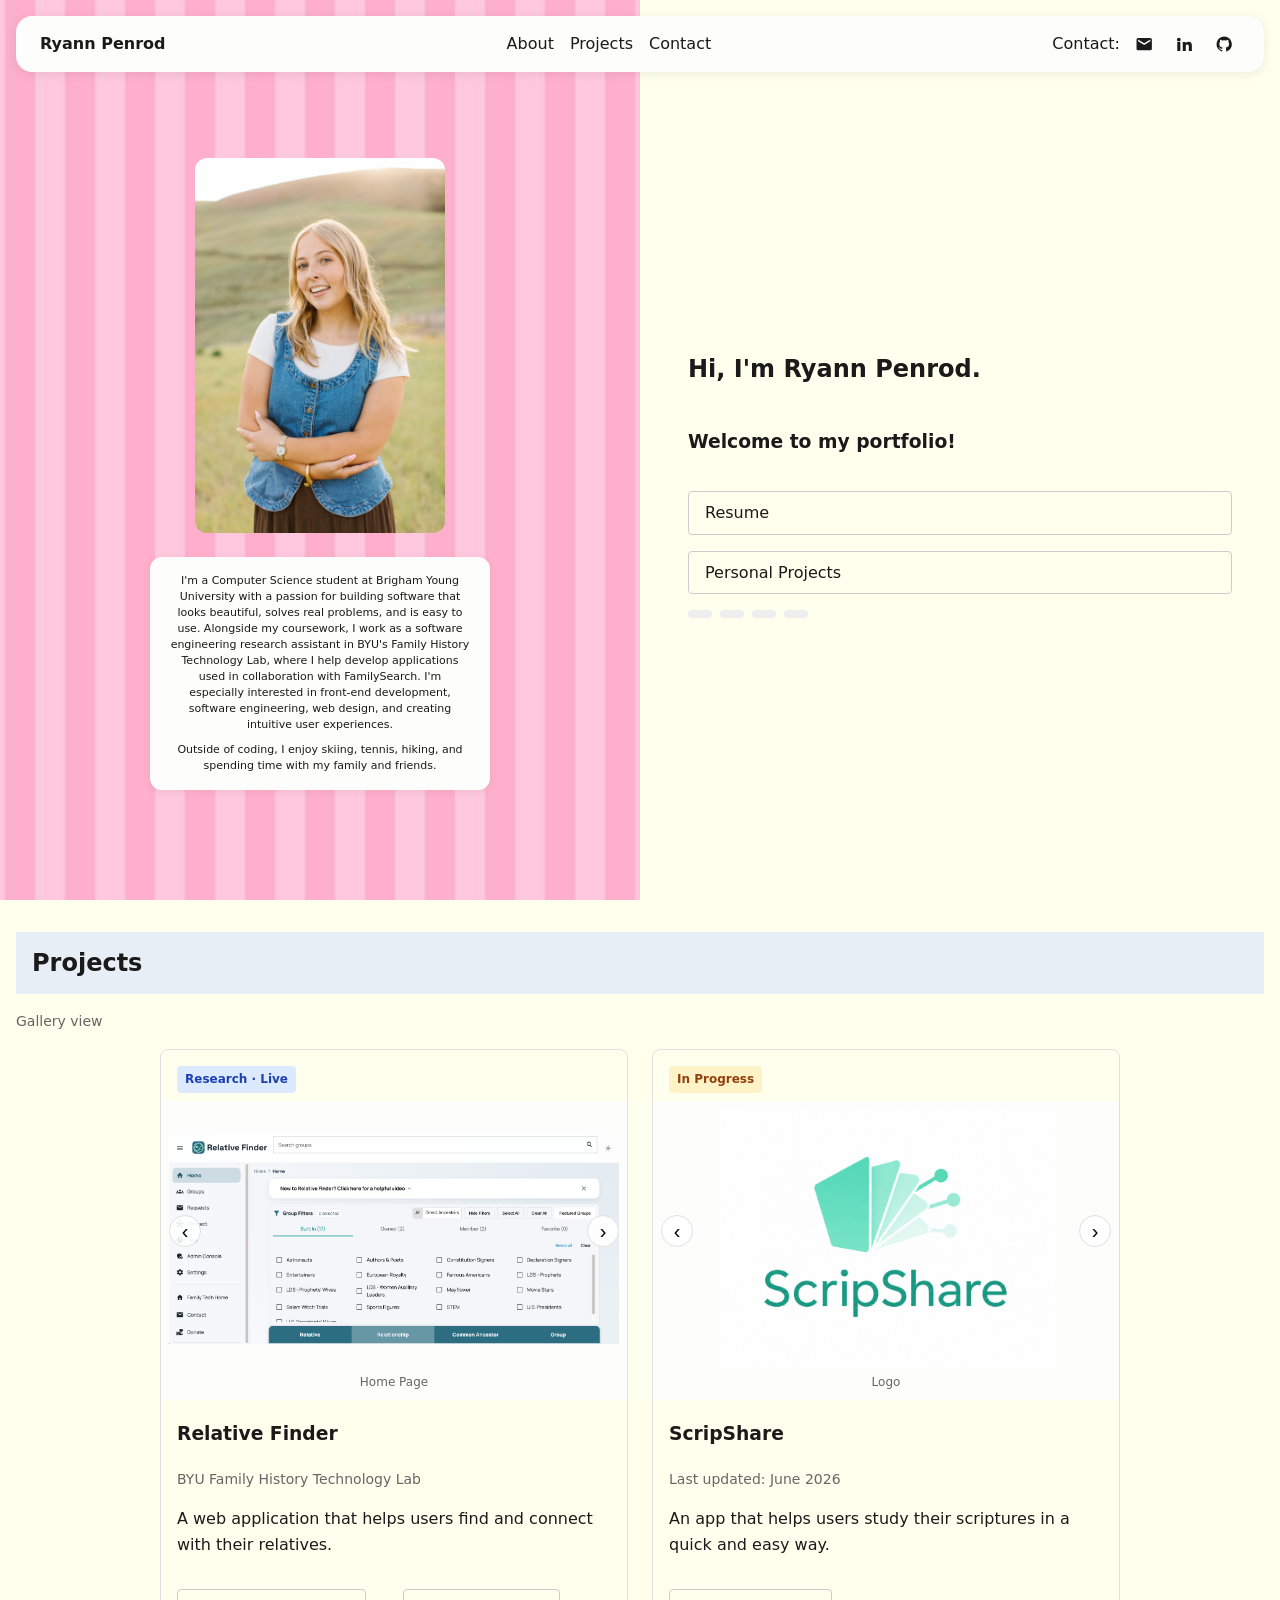
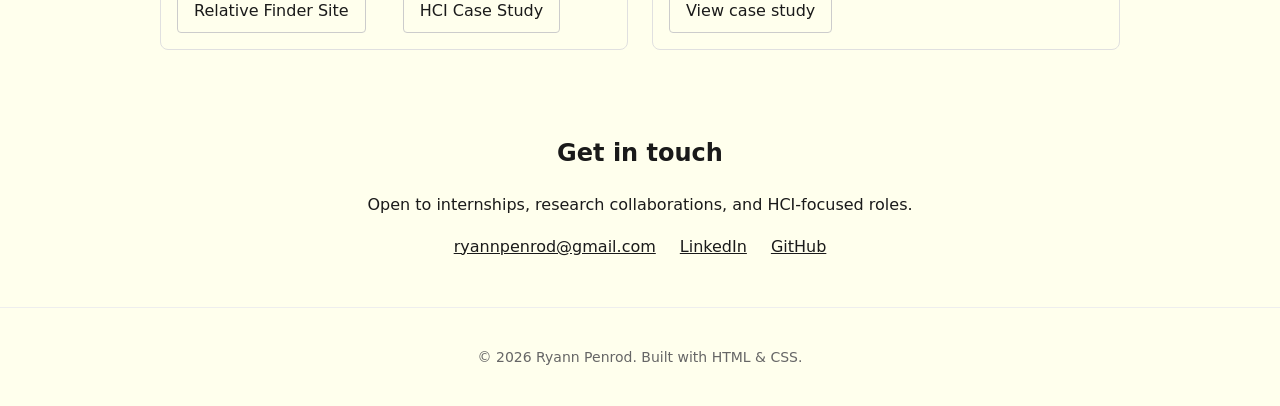
==== index.html @ 585ecda7 "Update resume" ====
<!DOCTYPE html>
<html lang="en">
<head>
  <meta charset="UTF-8">
  <meta name="viewport" content="width=device-width, initial-scale=1.0">
  <meta name="description" content="Ryann Penrod">
  <title>Ryann Penrod</title>
  <link rel="icon" href="assets/images/favicon.png" type="image/png">
  <link rel="stylesheet" href="css/styles.css?v=4">
</head>
<body>
  <a class="skip-link" href="#main">Skip to main content</a>

  <header class="site-header">
    <nav class="site-nav" aria-label="Main navigation">
      <a class="nav-logo" href="#hero">Ryann Penrod</a>
      <ul class="nav-links">
        <li><a href="#about">About</a></li>
        <li><a href="#projects">Projects</a></li>
        <li><a href="#contact">Contact</a></li>
      </ul>
      <div class="nav-contact">
        <span class="nav-contact-label">Contact:</span>
        <a class="icon-link" href="mailto:ryannpenrod@gmail.com" aria-label="Email Ryann Penrod" title="Email">
          <svg width="20" height="20" viewBox="0 0 24 24" fill="currentColor" aria-hidden="true" focusable="false">
            <path d="M20 4H4a2 2 0 0 0-2 2v12a2 2 0 0 0 2 2h16a2 2 0 0 0 2-2V6a2 2 0 0 0-2-2Zm0 4.2-8 4.8-8-4.8V6l8 4.8L20 6Z"/>
          </svg>
        </a>
        <a class="icon-link" href="https://www.linkedin.com/in/ryannpenrod/" aria-label="LinkedIn profile" title="LinkedIn" target="_blank" rel="noopener noreferrer">
          <svg width="20" height="20" viewBox="0 0 24 24" fill="currentColor" aria-hidden="true" focusable="false">
            <path d="M4.98 3.5a2.5 2.5 0 1 1 0 5 2.5 2.5 0 0 1 0-5ZM3 9h4v12H3V9Zm7 0h3.8v1.7h.05c.53-1 1.83-2.05 3.77-2.05C21 8.65 22 10.6 22 14v7h-4v-6.2c0-1.5-.54-2.5-1.87-2.5-1.02 0-1.63.69-1.9 1.35-.1.24-.13.57-.13.9V21h-4V9Z"/>
          </svg>
        </a>
        <a class="icon-link" href="https://github.com/ryannpx" aria-label="GitHub profile" title="GitHub" target="_blank" rel="noopener noreferrer">
          <svg width="20" height="20" viewBox="0 0 24 24" fill="currentColor" aria-hidden="true" focusable="false">
            <path d="M12 2a10 10 0 0 0-3.16 19.49c.5.09.68-.22.68-.48v-1.7c-2.78.6-3.37-1.34-3.37-1.34-.45-1.16-1.11-1.47-1.11-1.47-.91-.62.07-.61.07-.61 1 .07 1.53 1.03 1.53 1.03.89 1.53 2.34 1.09 2.91.83.09-.65.35-1.09.63-1.34-2.22-.25-4.55-1.11-4.55-4.94 0-1.09.39-1.98 1.03-2.68-.1-.25-.45-1.27.1-2.65 0 0 .84-.27 2.75 1.02a9.6 9.6 0 0 1 5 0c1.91-1.29 2.75-1.02 2.75-1.02.55 1.38.2 2.4.1 2.65.64.7 1.03 1.59 1.03 2.68 0 3.84-2.34 4.69-4.57 4.94.36.31.68.92.68 1.85v2.74c0 .27.18.58.69.48A10 10 0 0 0 12 2Z"/>
          </svg>
        </a>
      </div>
    </nav>
  </header>

  <main id="main">
  <!-- Optional banner strip — add an image to assets/images/banner.jpg when ready -->
  <!-- <div class="hero-banner" role="presentation">
    <img src="assets/images/banner.jpg" alt="">
  </div> -->

  <section id="about" class="about">
    <div class="about-grid">
      <div class="about-image">
        <img
          src="assets/images/headshot.jpg"
          alt="<!-- REPLACE: Photo of Your Name -->"
          width="200"
          height="300"
        >
        <div class="bio-box">
          <p>
            I'm a Computer Science student at Brigham Young University with a passion for building software that looks beautiful, solves real problems, and is easy to use. Alongside my coursework, I work as a software engineering research assistant in BYU's Family History Technology Lab, where I help develop applications used in collaboration with FamilySearch. I'm especially interested in front-end development, software engineering, web design, and creating intuitive user experiences.
          </p>
          <p>
            Outside of coding, I enjoy skiing, tennis, hiking, and spending time with my family and friends.
          </p>
        </div>
      </div>

      <div class="about-content">
        <h2>Hi, I'm Ryann Penrod.</h2>
        <h3> Welcome to my portfolio!</h3>
        <a class="btn btn-resume" href="assets/images/JRyannPenrodRes.pdf" target="_blank" rel="noopener noreferrer">Resume</a>
        <a class="btn btn-projects" href="#projects">Personal Projects</a>
        <ul class="skills-list" aria-label="Skills and focus areas">
          <li><!-- REPLACE: e.g. User Research --></li>
          <li><!-- REPLACE: e.g. Prototyping --></li>
          <li><!-- REPLACE: e.g. JavaScript --></li>
          <li><!-- REPLACE: e.g. Usability Testing --></li>
        </ul>
      </div>
    </div>
  </section>

  <section id="projects" class="projects">
    <div class="section-header">
      <h2>Projects</h2>
    </div>
    <p class="projects-view-label">Gallery view</p>

    <div class="projects-grid">
      <article class="project-card">
        <span class="badge badge-research">Research · Live</span>
        <div class="carousel" data-carousel>
          <div class="carousel-track" data-carousel-track>
            <figure class="carousel-slide">
              <img src="assets/images/rfHome.png" alt="ScripShare logo and wordmark" loading="lazy">
              <figcaption>Home Page</figcaption>
            </figure>
            <figure class="carousel-slide">
              <img src="assets/images/relationshipRf.png" alt="ScripShare Discover feed showing a masonry grid of shared items" loading="lazy">
              <figcaption>Relationships</figcaption>
            </figure>
            <figure class="carousel-slide">
              <img src="assets/images/dashRf.png" alt="ScripShare profile screen with saved boards" loading="lazy">
              <figcaption>Admin Dashboard and Users</figcaption>
            </figure>
            <figure class="carousel-slide">
              <img src="assets/images/twoppl.png" alt="Hand-drawn wireframes of the home feed and profile screens with annotations" loading="lazy">
              <figcaption>View Relationships</figcaption>
            </figure>
            
          </div>

          <button class="carousel-btn carousel-prev" type="button" aria-label="Previous image" data-carousel-prev>&#8249;</button>
          <button class="carousel-btn carousel-next" type="button" aria-label="Next image" data-carousel-next>&#8250;</button>
        </div>
        <h3>Relative Finder</h3>
        <p class="project-updated">BYU Family History Technology Lab</p>
        <p class="project-description">A web application that helps users find and connect with their relatives.</p>

        <a class="btn" href="https://relativefinder.org/" target="_blank">Relative Finder Site</a>
        <a class="btn" href="" >HCI Case Study</a>
      </article>

      <article class="project-card">
        <span class="badge badge-wip">In Progress</span>

        <div class="carousel" data-carousel>
          <div class="carousel-track" data-carousel-track>
            <figure class="carousel-slide">
              <img src="assets/images/scripshare-logo.png" alt="ScripShare logo and wordmark" loading="lazy">
              <figcaption>Logo</figcaption>
            </figure>
            <figure class="carousel-slide">
              <img src="assets/images/scripshare-discover.png" alt="ScripShare Discover feed showing a masonry grid of shared items" loading="lazy">
              <figcaption>Discover feed</figcaption>
            </figure>
            <figure class="carousel-slide">
              <img src="assets/images/scripshare-profile.png" alt="ScripShare profile screen with saved boards" loading="lazy">
              <figcaption>Profile and boards</figcaption>
            </figure>
            <figure class="carousel-slide">
              <img src="assets/images/scripshare-wireframe.png" alt="Hand-drawn wireframes of the home feed and profile screens with annotations" loading="lazy">
              <figcaption>Early wireframes</figcaption>
            </figure>
            <figure class="carousel-slide">
              <img src="assets/images/scripshare-palette.png" alt="Color palette extracted for the app: blues, teal, green, and tan" loading="lazy">
              <figcaption>Color exploration</figcaption>
            </figure>
          </div>

          <button class="carousel-btn carousel-prev" type="button" aria-label="Previous image" data-carousel-prev>&#8249;</button>
          <button class="carousel-btn carousel-next" type="button" aria-label="Next image" data-carousel-next>&#8250;</button>
        </div>

        <h3>ScripShare</h3>
        <p>
          <!-- REPLACE: One-line description of your in-progress HCI study/app. -->
        </p>
        <p class="project-updated">Last updated: June 2026</p>
        <p class="project-description">An app that helps users study their scriptures in a quick and easy way.</p>
        <a class="btn" href="https://docs.google.com/document/d/1z-ap2WYXsylxdJQvdAJ79K5bQtjYsP0yOPZG4-bYrm4/edit?usp=sharing" target="_blank" rel="noopener noreferrer">View case study</a>
      </article>
    </div>
  </section>

  <section id="contact" class="contact">
    <h2>Get in touch</h2>
    <p>Open to internships, research collaborations, and HCI-focused roles.</p>
    <ul class="contact-links">
      <li>
        <a href="mailto:ryannpenrod@gmail.com">ryannpenrod@gmail.com</a>
      </li>
      <li>
        <a href="https://www.linkedin.com/in/ryannpenrod/" target="_blank" rel="noopener noreferrer">LinkedIn</a>
      </li>
      <li>
        <a href="https://github.com/ryannpx" target="_blank" rel="noopener noreferrer">GitHub</a>
    </ul>
  </section>
  </main>

  <footer class="site-footer">
  <p>&copy; 2026 Ryann Penrod. Built with HTML &amp; CSS.</p>
  </footer>

  <script src="js/carousel.js"></script>
</body>
</html>
---- css/styles.css ----
/* ==========================================================================
   HCI Portfolio — styles.css
   YOU own the visual design. Each section below has TODO hints.
   Work top to bottom. Ask for feedback after each section.
   ========================================================================== */

/* === STEP 1: GLOBAL — your turn ===
   Hints:
   - Define CSS variables in :root for colors, fonts, spacing
   - @import or <link> a Google Font in index.html <head>
   - Use box-sizing: border-box on everything
   Suggested starter variables:
     --color-bg: #fafafa;
     --color-text: #1a1a1a;
     --color-muted: #666;
     --color-accent: #8b9dc3;
     --font-body: system-ui, sans-serif;
     --space-sm: 0.5rem;
     --space-md: 1rem;
     --space-lg: 2rem;
     --max-width: 960px;
*/

*,
*::before,
*::after {
  box-sizing: border-box;
}

:root {
  --font-body: system-ui, -apple-system, BlinkMacSystemFont, "Segoe UI", sans-serif;
  --color-text: #1a1a1a;
  --color-muted: #555;
}

html {
  scroll-behavior: smooth;
}

body {
  margin: 0;
  font-family: var(--font-body);
  line-height: 1.6;
  color: var(--color-text);
  background-color: #ffffed;
}

#main {
  margin: 0;
  padding: 0;
}

img {
  max-width: 100%;
  height: auto;
  display: block;
}

a {
  color: inherit;
}

ul {
  padding-left: 1.25rem;
}

/* Skip link — keep visible on focus for accessibility */
.skip-link {
  position: absolute;
  left: -9999px;
  top: 0;
  padding: 0.5rem 1rem;
  background: #000;
  color: #fff;
  z-index: 100;
}

.skip-link:focus {
  left: 0;
}

/* === STEP 2: NAV — your turn ===
   Hints:
   - .site-header: sticky top, light background, subtle shadow optional
   - .site-nav: display flex; justify-content space-between; align-items center
   - .nav-links: flex list, remove bullets (list-style none), gap between items
   - .nav-contact: flex row for email/LinkedIn/GitHub links
   - Style link hover states
*/

.site-header {
  position: fixed;
  top: 1rem;
  left: 1rem;
  right: 1rem;
  margin: 0;
  padding: 0.75rem 1.5rem;
  background-color: #fdfdfc;
  border-radius: 16px;
  box-shadow: 0 2px 12px rgba(0, 0, 0, 0.08);
  z-index: 100;
}

.site-nav {
  display: flex;
  justify-content: space-between;
  align-items: center;
  flex-wrap: wrap;
  gap: 1rem;
}

.nav-logo {
  text-decoration: none;
  font-weight: 700;
}

.nav-links {
  list-style: none;
  margin: 0;
  padding: 0;
  display: flex;
  gap: 1rem;
}

.nav-links a {
  text-decoration: none;
}

.nav-contact {
  display: flex;
  align-items: center;
  gap: 0.5rem;
}

/* Icon links: swap the size/color values to restyle */
.icon-link {
  display: inline-flex;
  align-items: center;
  justify-content: center;
  flex-shrink: 0;
  width: 2rem;
  height: 2rem;
  border-radius: 50%;
  color: #1a1a1a;
  transition: background-color 0.2s ease, color 0.2s ease;
}

.icon-link svg {
  display: block;
  width: 1.15rem;
  height: 1.15rem;
  fill: currentColor;
}

.icon-link:hover {
  background-color: #f7d7e3;
  color: #000;
}

.nav-contact-label {
  /* TODO: optional — hide on small screens */
}

/* === STEP 3: HERO — your turn ===
   Hints (inspired by centered circular-photo layout):
   - .hero: text-align center, generous padding
   - .hero-photo: width/height equal, border-radius 50%, object-fit cover, margin auto
   - .hero-title: slightly smaller than h1, muted color
   - .hero-tagline: smaller still, max-width for readability
   Optional: uncomment banner in index.html and style .hero-banner img { width 100%; height auto; }
*/





/* === STEP 4: ABOUT — your turn ===
   Hints (inspired by two-column intro with bio box):
   - .about-grid: display grid; grid-template-columns 1fr 1fr; gap
   - .bio-box: background #f0f0f0 or var, border-radius, padding
   - .btn-resume: border, padding, inline-block, hover state
   - .skills-list: flex wrap or inline list with pill-style tags
   - Stack to one column on mobile (see Step 7)
*/

.about {
  padding: 0;
  max-width: none;
  margin: 0;
}

.about-grid {
  display: grid;
  grid-template-columns: 1fr 1fr;
  gap: 0;
  align-items: stretch;
  min-height: 100vh;
}

.about-image {
  background-image: url("../assets/images/pinkstr.jpg");
  background-size: cover;
  background-position: center;
  background-repeat: no-repeat;
  display: flex;
  flex-direction: column;
  justify-content: center;
  align-items: center;
  min-height: 100%;
  padding: 5rem 2rem 2rem;
  gap: 1.5rem;
}

.about-image img {
  max-width: 250px;
  width: 100%;
  border-radius: 12px;
  object-fit: cover;
  
}

.bio-box {
  background-color: #fdfdfc;
  border-radius: 12px;
  padding: 1rem 1.25rem;
  max-width: 340px;
  width: 100%;
  max-height: none;
  height: auto;
  overflow: visible;
  text-align: center;
  box-shadow: 0 2px 10px rgba(0, 0, 0, 0.06);
}

.bio-box p {
  margin: 0;
  font-size: 11px;
  font-weight: 400;
  line-height: 1.45;
  color: #1a1a1a;
}

.bio-box p + p {
  margin-top: 0.6rem;
}

.about-content {
  padding: 5rem 3rem 2rem;
  display: flex;
  flex-direction: column;
  justify-content: center;
  background-color: #ffffed;
}

.btn {
  display: inline-block !important;
  padding: 0.5rem 1rem;
  /* background-color: #fdfdfc; */
  border: 1px solid #ccc;
  border-radius: 4px;
  text-decoration: none;
  margin-top: 1rem;
}

.skills-list {
  list-style: none;
  padding: 0;
  margin: 1rem 0 0;
  display: flex;
  flex-wrap: wrap;
  gap: 0.5rem;
}

.skills-list li {
  background: #eee;
  padding: 0.25rem 0.75rem;
  border-radius: 999px;
  font-size: 0.875rem;
}

/* === STEP 5: PROJECTS — your turn ===
   Hints:
   - .section-header: pale blue/accent background bar, full width feel
   - .projects-grid: display grid; grid-template-columns repeat(auto-fit, minmax(280px, 1fr)); gap
   - .project-card: border or shadow, border-radius, overflow hidden
   - .badge: small pill — .badge-research vs .badge-wip different colors
   - Card hover: transform translateY or box-shadow transition
*/

.projects {
  padding: 2rem 1rem;
}

.section-header {
  background: #e8eef5;
  padding: 0.75rem 1rem;
  margin-bottom: 1rem;
}

.section-header h2 {
  margin: 0;
}

.projects-view-label {
  font-size: 0.875rem;
  color: #666;
  margin: 0 0 1rem;
}

.projects-grid {
  display: grid;
  grid-template-columns: repeat(auto-fit, minmax(280px, 1fr));
  gap: 1.5rem;
  max-width: 960px;
  margin-inline: auto;
}

.project-card {
  border: 1px solid #e0e0e0;
  border-radius: 8px;
  overflow: hidden;
  padding-bottom: 1rem;
}

.project-card h3,
.project-card p,
.project-card .btn {
  margin-left: 1rem;
  margin-right: 1rem;
}

/* Carousel — one slide visible at a time, arrows scroll the track.
   Tweak: --carousel-height for slide size, .carousel-btn for arrow style. */
.carousel {
  position: relative;
  --carousel-height: 260px;
}

.carousel-track {
  display: flex;
  overflow-x: auto;
  scroll-snap-type: x mandatory;
  scrollbar-width: none;
}

.carousel-track::-webkit-scrollbar {
  display: none;
}

.carousel-slide {
  flex: 0 0 100%;
  scroll-snap-align: center;
  margin: 0;
  padding: 0.5rem;
  background: #fdfdfc;
}

.carousel-slide img {
  width: 100%;
  height: var(--carousel-height);
  object-fit: contain;
}

.carousel-slide figcaption {
  margin-top: 0.25rem;
  font-size: 0.75rem;
  color: #666;
  text-align: center;
}

.carousel-btn {
  position: absolute;
  top: calc(var(--carousel-height) / 2);
  transform: translateY(-50%);
  width: 2rem;
  height: 2rem;
  border: 1px solid #e0e0e0;
  border-radius: 50%;
  background: rgba(255, 255, 255, 0.9);
  font-size: 1.25rem;
  line-height: 1;
  cursor: pointer;
}

.carousel-btn:hover {
  background: #fff;
}

.carousel-prev {
  left: 0.5rem;
}

.carousel-next {
  right: 0.5rem;
}

.badge {
  display: inline-block;
  font-size: 0.75rem;
  font-weight: 600;
  padding: 0.25rem 0.5rem;
  margin: 1rem 1rem 0.5rem;
  border-radius: 4px;
}

.badge-research {
  background: #dbeafe;
  color: #1e40af;
}

.badge-wip {
  background: #fef3c7;
  color: #92400e;
}

.project-updated {
  font-size: 0.875rem;
  color: #666;
}

/* === STEP 6: CONTACT & FOOTER — your turn ===
   Hints:
   - .contact: centered text, padding
   - .contact-links: list-style none, flex column or row with gap
   - .site-footer: muted text, centered, border-top optional
*/

.contact {
  padding: 2rem 1rem;
  text-align: center;
}

.contact-links {
  list-style: none;
  padding: 0;
  display: flex;
  justify-content: center;
  gap: 1.5rem;
  flex-wrap: wrap;
}

.site-footer {
  text-align: center;
  padding: 1.5rem 1rem;
  font-size: 0.875rem;
  color: #666;
  border-top: 1px solid #eee;
}

/* === CASE STUDY PAGES (project-research.html, project-personal.html) ===
   Style after homepage sections are done, or reuse shared classes.
*/

.case-study {
  max-width: 720px;
  margin: 0 auto;
  padding: 2rem 1rem;
}

.back-link {
  display: inline-block;
  margin-bottom: 1.5rem;
  text-decoration: none;
}

.back-link:hover {
  text-decoration: underline;
}

.case-study-subtitle {
  font-size: 1.125rem;
  color: #666;
}

.screenshot {
  margin: 1.5rem 0;
}

.screenshot img {
  border: 1px solid #e0e0e0;
  border-radius: 4px;
}

.screenshot figcaption {
  font-size: 0.875rem;
  color: #666;
  margin-top: 0.5rem;
}

.screenshot-note {
  font-size: 0.875rem;
  color: #666;
  font-style: italic;
}

.tech-stack {
  display: flex;
  flex-wrap: wrap;
  gap: 0.5rem;
  list-style: none;
  padding: 0;
}

.tech-stack li {
  background: #eee;
  padding: 0.25rem 0.75rem;
  border-radius: 4px;
  font-size: 0.875rem;
}

.link-note {
  font-size: 0.875rem;
  color: #666;
}

/* === STEP 7: RESPONSIVE POLISH — your turn ===
   Hints:
   - @media (max-width: 768px): stack .about-grid to 1 column
   - Hide or simplify .nav-contact on small screens
   - Reduce hero photo size
   - Add :focus-visible outlines on links/buttons for keyboard users
*/

@media (max-width: 768px) {
  .about-grid {
    grid-template-columns: 1fr;
  }

  /* TODO: add more mobile tweaks */
}

/* TODO: focus states for accessibility */
a:focus-visible,
.btn:focus-visible {
  outline: 2px solid #8b9dc3;
  outline-offset: 2px;
}
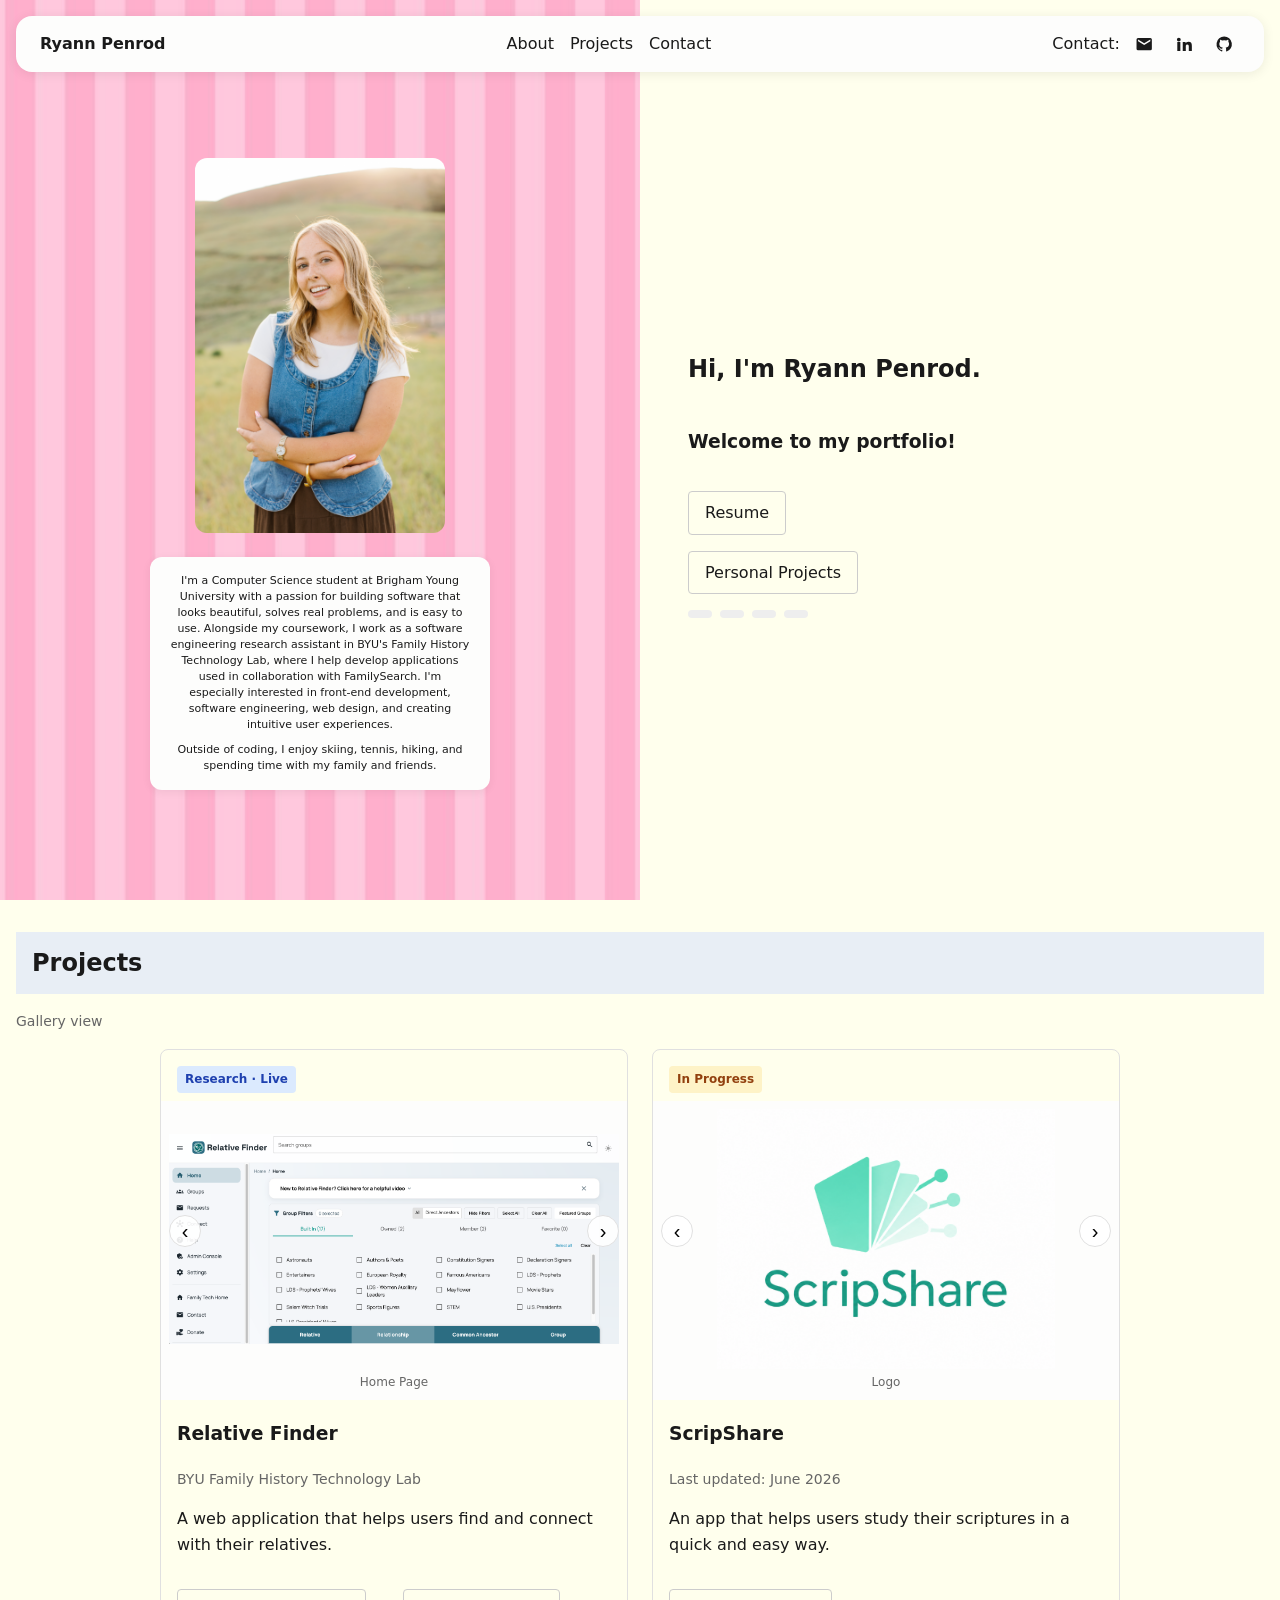
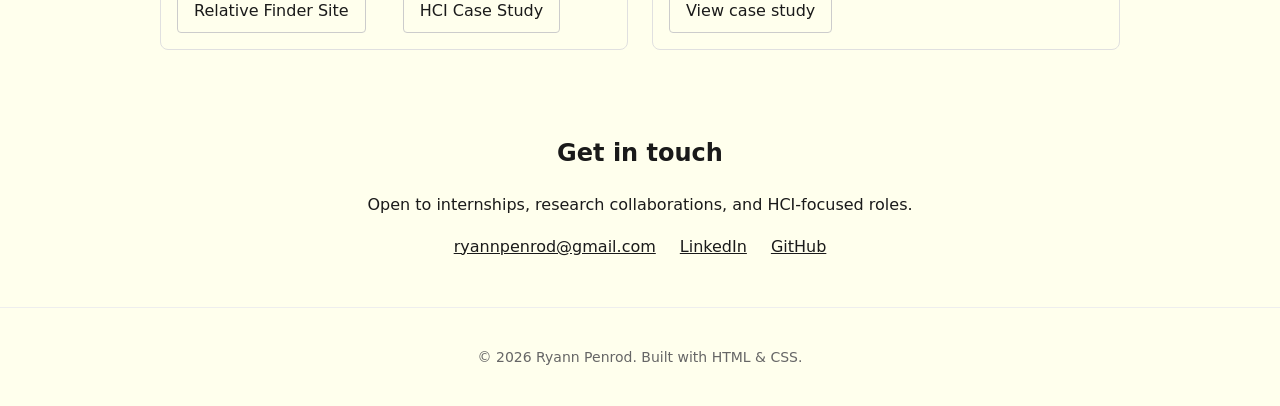
==== commit 5af89617: "Update button styles" ====
--- a/index.html
+++ b/index.html
@@ -6,7 +6,7 @@
   <meta name="description" content="Ryann Penrod">
   <title>Ryann Penrod</title>
   <link rel="icon" href="assets/images/favicon.png" type="image/png">
-  <link rel="stylesheet" href="css/styles.css?v=4">
+  <link rel="stylesheet" href="css/styles.css?v=6">
 </head>
 <body>
   <a class="skip-link" href="#main">Skip to main content</a>
--- a/css/styles.css
+++ b/css/styles.css
@@ -249,17 +249,23 @@
   display: flex;
   flex-direction: column;
   justify-content: center;
+  align-items: flex-start;
   background-color: #ffffed;
 }
 
 .btn {
-  display: inline-block !important;
+  display: inline-block;
   padding: 0.5rem 1rem;
-  /* background-color: #fdfdfc; */
   border: 1px solid #ccc;
   border-radius: 4px;
   text-decoration: none;
   margin-top: 1rem;
+  transition: background-color 0.2s ease, color 0.2s ease;
+}
+
+.btn:hover {
+  background-color: #d0d0d0;
+  color: #1a1a1a;
 }
 
 .skills-list {
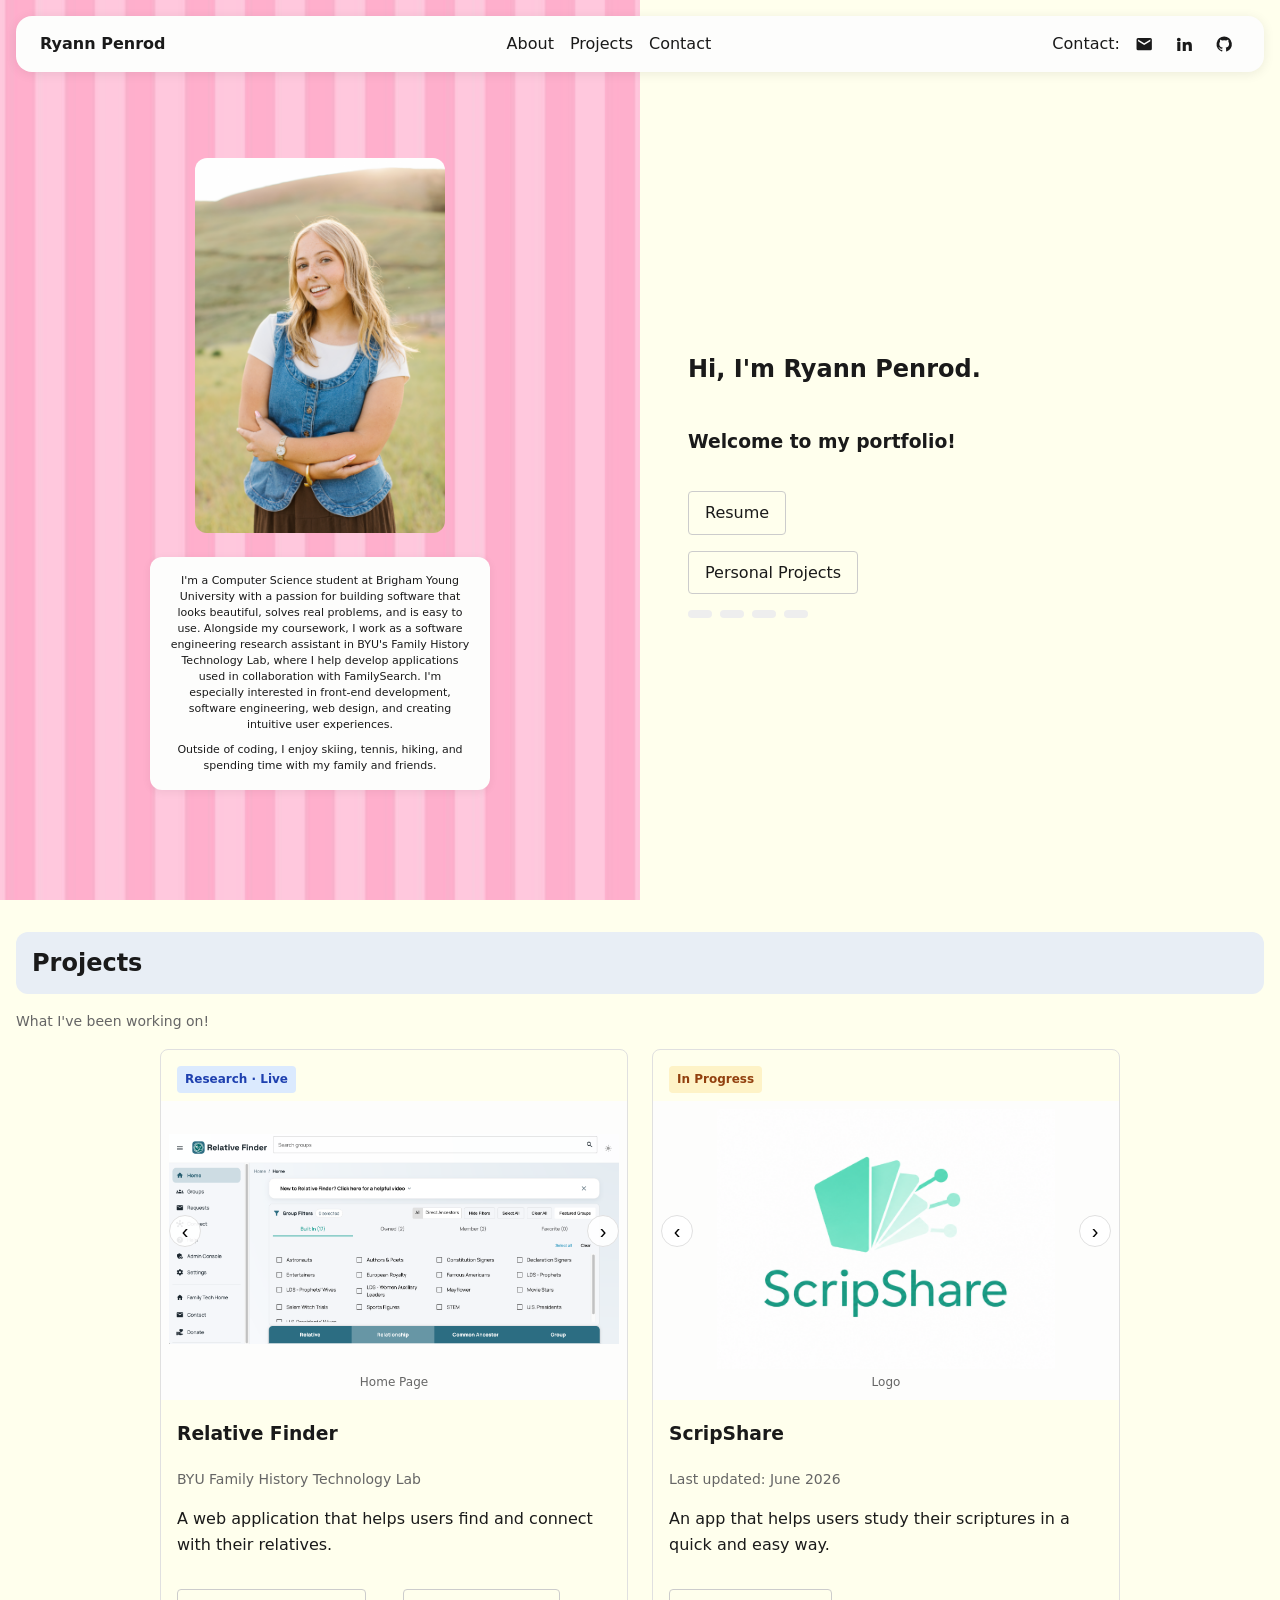
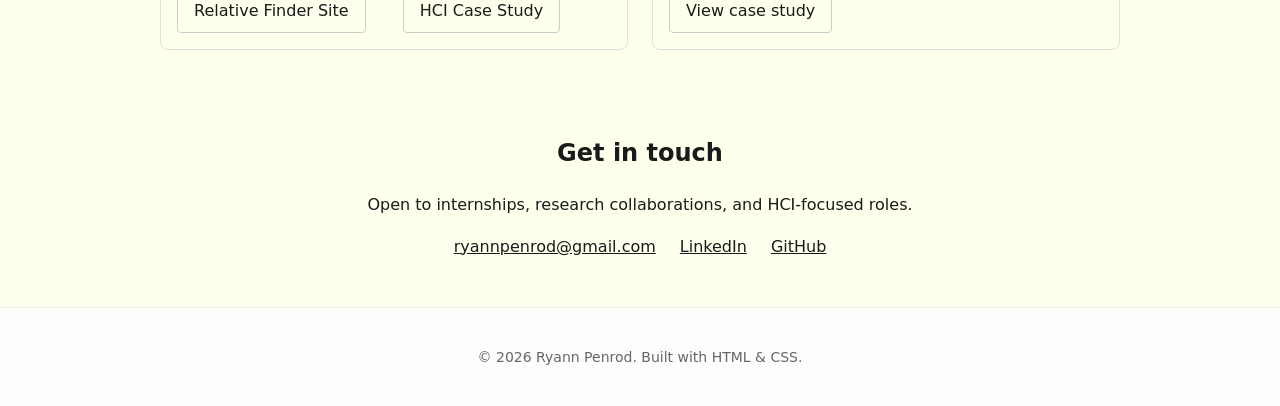
==== commit ba44764f: "Style updates" ====
--- a/index.html
+++ b/index.html
@@ -6,7 +6,7 @@
   <meta name="description" content="Ryann Penrod">
   <title>Ryann Penrod</title>
   <link rel="icon" href="assets/images/favicon.png" type="image/png">
-  <link rel="stylesheet" href="css/styles.css?v=6">
+  <link rel="stylesheet" href="css/styles.css?v=7">
 </head>
 <body>
   <a class="skip-link" href="#main">Skip to main content</a>
@@ -84,7 +84,7 @@
     <div class="section-header">
       <h2>Projects</h2>
     </div>
-    <p class="projects-view-label">Gallery view</p>
+    <p class="projects-view-label">What I've been working on!</p>
 
     <div class="projects-grid">
       <article class="project-card">
--- a/css/styles.css
+++ b/css/styles.css
@@ -301,6 +301,7 @@
   background: #e8eef5;
   padding: 0.75rem 1rem;
   margin-bottom: 1rem;
+  border-radius: 12px;
 }
 
 .section-header h2 {
@@ -519,13 +520,9 @@
   color: #666;
 }
 
-/* === STEP 7: RESPONSIVE POLISH — your turn ===
-   Hints:
-   - @media (max-width: 768px): stack .about-grid to 1 column
-   - Hide or simplify .nav-contact on small screens
-   - Reduce hero photo size
-   - Add :focus-visible outlines on links/buttons for keyboard users
-*/
+.site-footer {
+  background-color: #fdfdfc;
+}
 
 @media (max-width: 768px) {
   .about-grid {
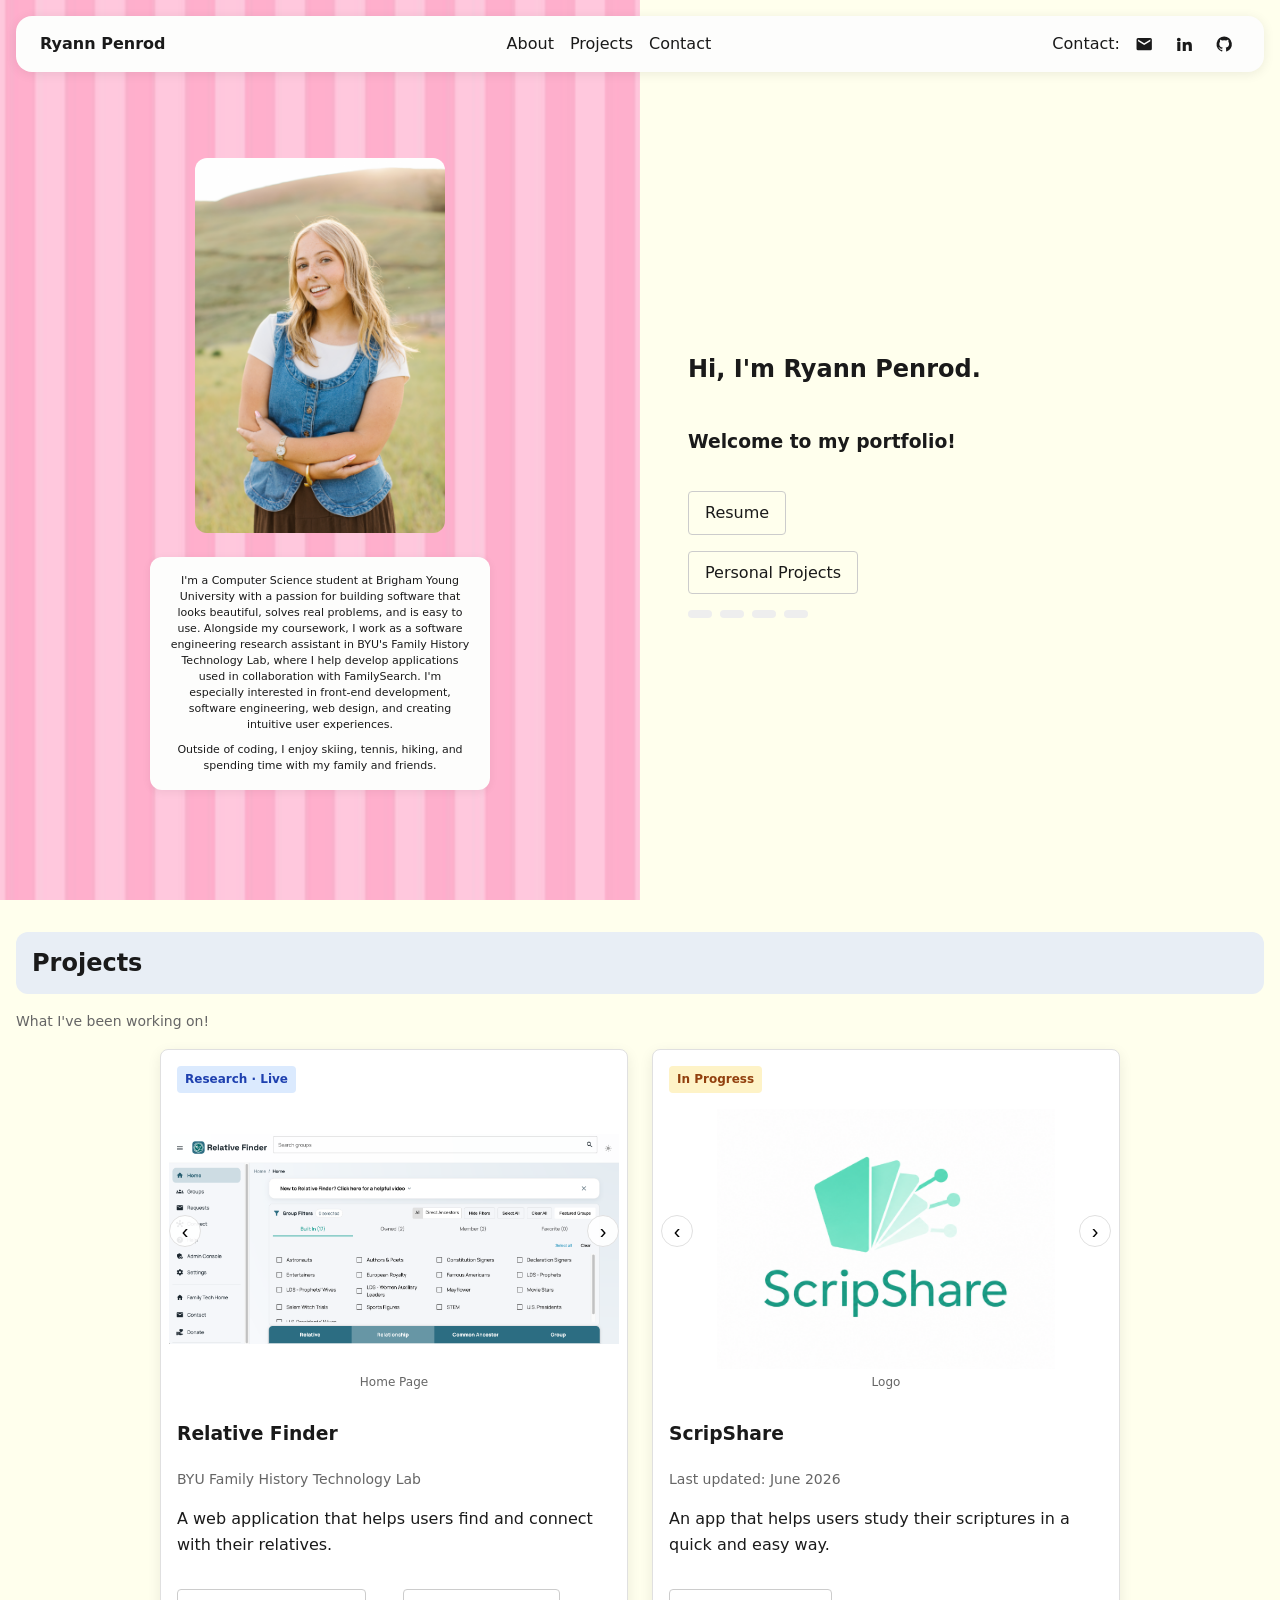
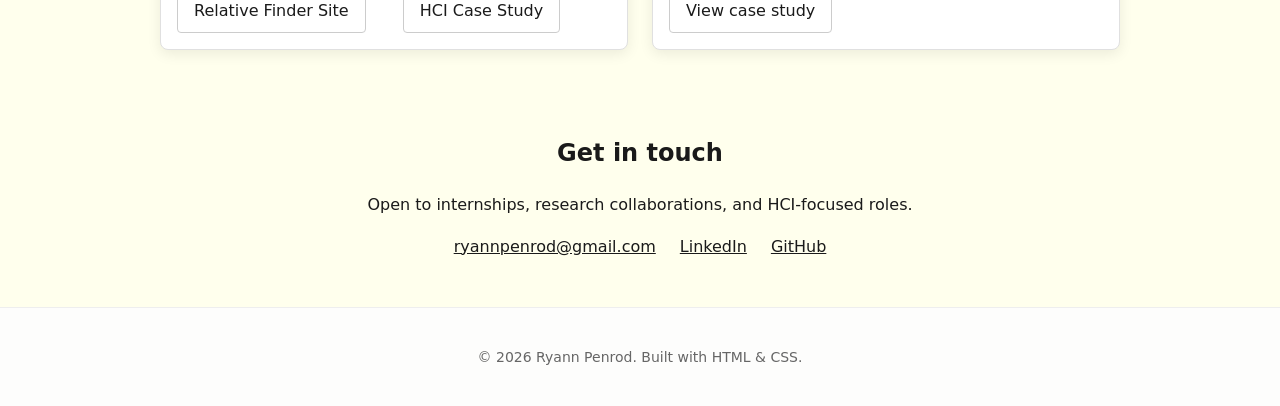
==== commit 9f2d3c46: "Color update" ====
--- a/index.html
+++ b/index.html
@@ -6,7 +6,7 @@
   <meta name="description" content="Ryann Penrod">
   <title>Ryann Penrod</title>
   <link rel="icon" href="assets/images/favicon.png" type="image/png">
-  <link rel="stylesheet" href="css/styles.css?v=7">
+  <link rel="stylesheet" href="css/styles.css?v=13">
 </head>
 <body>
   <a class="skip-link" href="#main">Skip to main content</a>
--- a/css/styles.css
+++ b/css/styles.css
@@ -99,6 +99,7 @@
   border-radius: 16px;
   box-shadow: 0 2px 12px rgba(0, 0, 0, 0.08);
   z-index: 100;
+  animation: fadeIn 0.55s ease both;
 }
 
 .site-nav {
@@ -209,6 +210,7 @@
   min-height: 100%;
   padding: 5rem 2rem 2rem;
   gap: 1.5rem;
+  animation: fadeIn 0.6s ease 0.08s both;
 }
 
 .about-image img {
@@ -216,7 +218,7 @@
   width: 100%;
   border-radius: 12px;
   object-fit: cover;
-  
+  animation: fadeIn 0.55s ease 0.18s both;
 }
 
 .bio-box {
@@ -230,6 +232,7 @@
   overflow: visible;
   text-align: center;
   box-shadow: 0 2px 10px rgba(0, 0, 0, 0.06);
+  animation: fadeIn 0.55s ease 0.28s both;
 }
 
 .bio-box p {
@@ -251,6 +254,7 @@
   justify-content: center;
   align-items: flex-start;
   background-color: #ffffed;
+  animation: fadeSlideInSoft 0.65s ease 0.12s both;
 }
 
 .btn {
@@ -327,6 +331,8 @@
   border-radius: 8px;
   overflow: hidden;
   padding-bottom: 1rem;
+  background: #fff;
+  box-shadow: 0 4px 14px rgba(0, 0, 0, 0.08);
 }
 
 .project-card h3,
@@ -341,6 +347,7 @@
 .carousel {
   position: relative;
   --carousel-height: 260px;
+  background: #fff;
 }
 
 .carousel-track {
@@ -359,7 +366,7 @@
   scroll-snap-align: center;
   margin: 0;
   padding: 0.5rem;
-  background: #fdfdfc;
+  background: #fff;
 }
 
 .carousel-slide img {
@@ -538,3 +545,37 @@
   outline: 2px solid #8b9dc3;
   outline-offset: 2px;
 }
+
+/* === PAGE LOAD ANIMATIONS ===
+   Soft fade-ins only — short, subtle, professional.
+*/
+
+@keyframes fadeIn {
+  from {
+    opacity: 0;
+  }
+  to {
+    opacity: 1;
+  }
+}
+
+@keyframes fadeSlideInSoft {
+  from {
+    opacity: 0;
+    transform: translateX(14px);
+  }
+  to {
+    opacity: 1;
+    transform: translateX(0);
+  }
+}
+
+@media (prefers-reduced-motion: reduce) {
+  .site-header,
+  .about-image,
+  .about-image img,
+  .bio-box,
+  .about-content {
+    animation: none;
+  }
+}
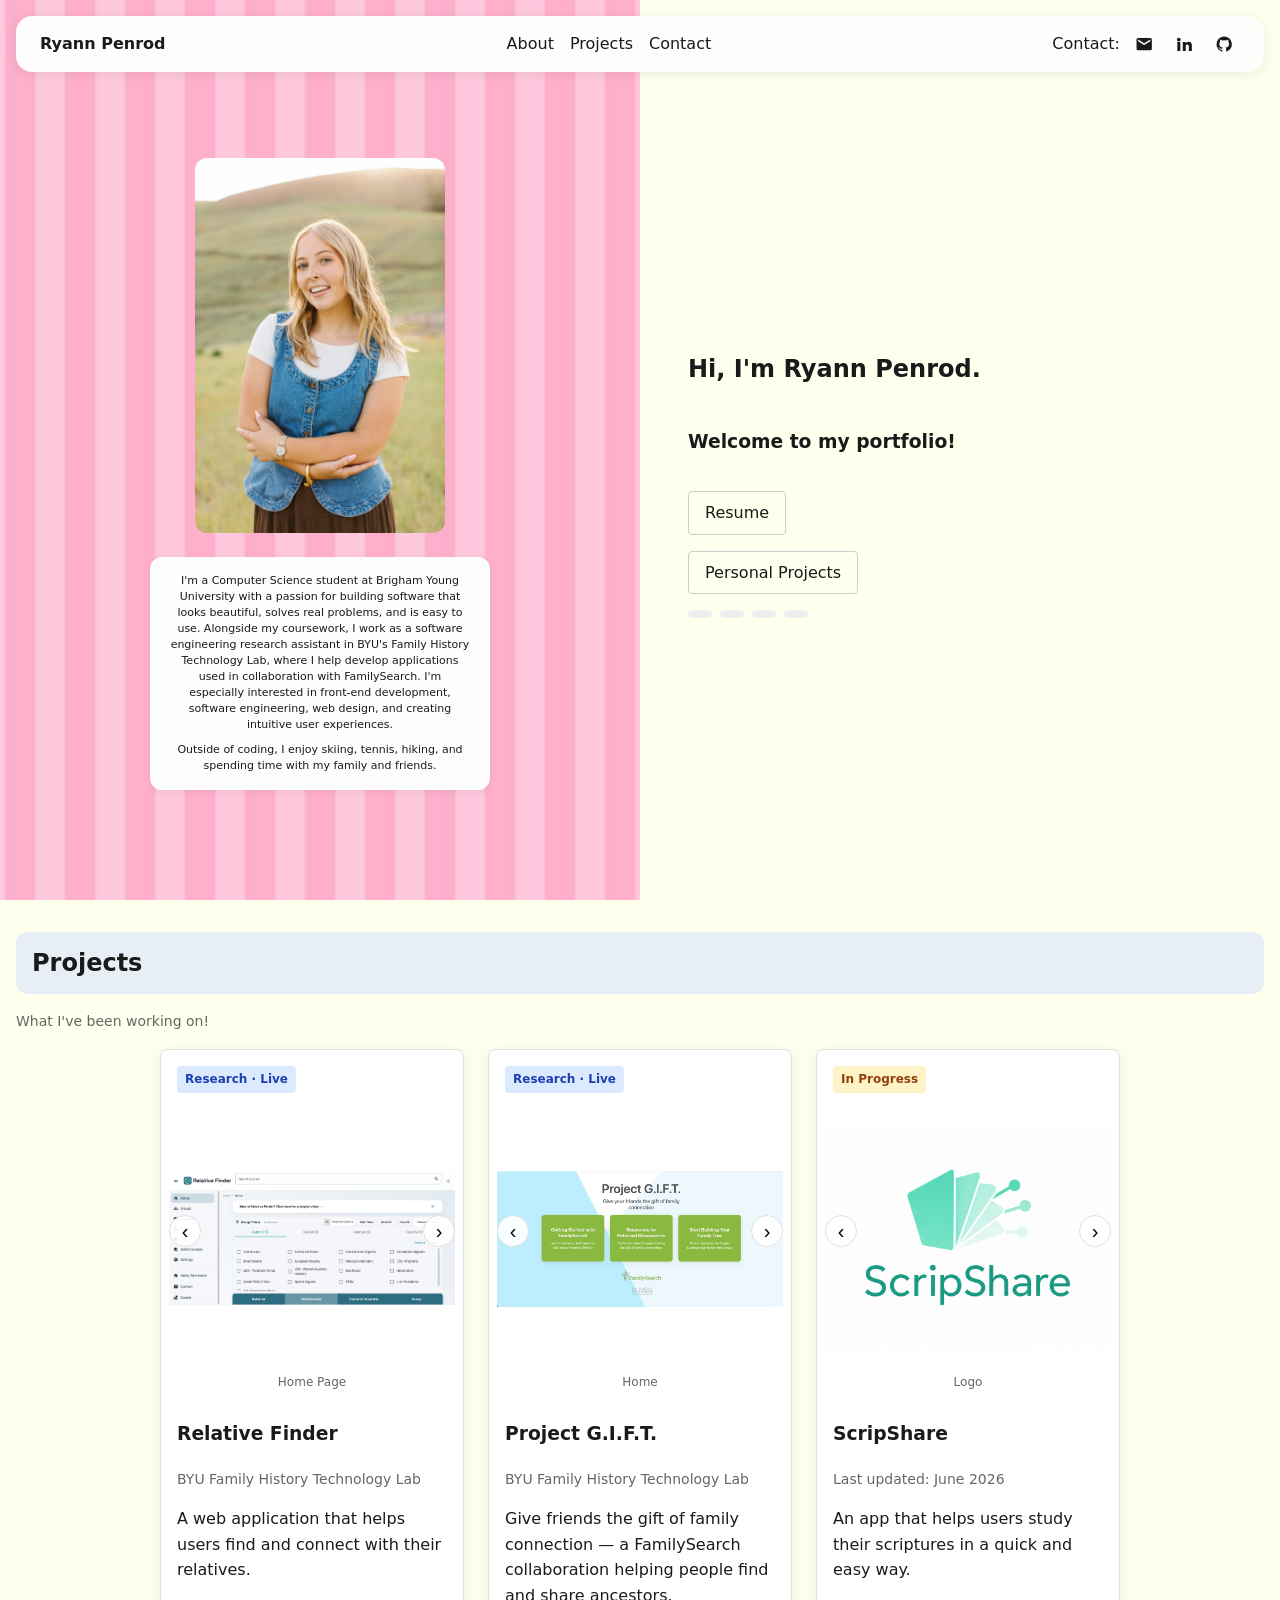
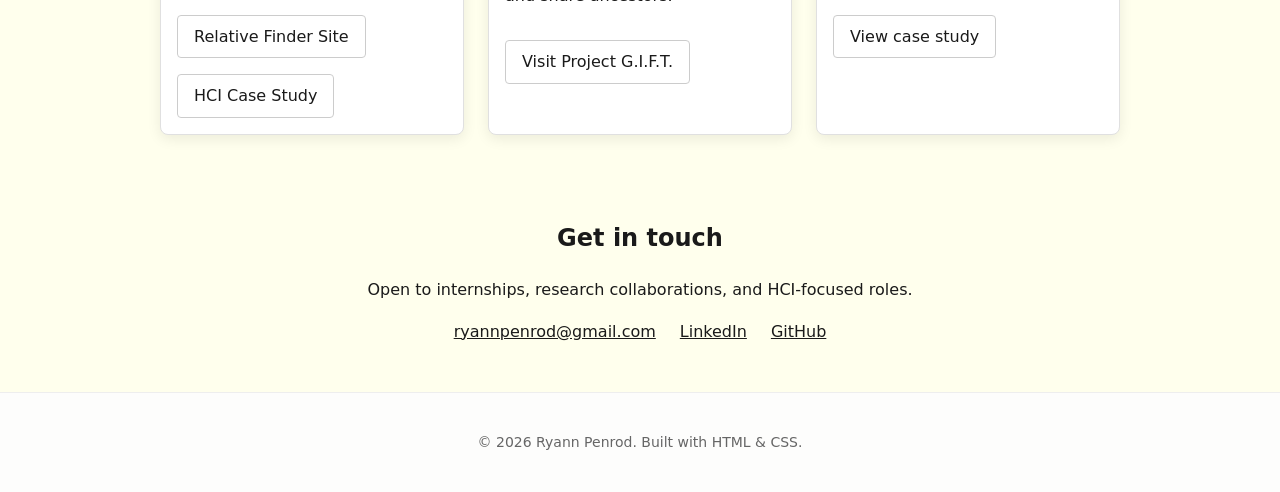
==== commit 809ea749: "project gift" ====
--- a/index.html
+++ b/index.html
@@ -6,7 +6,7 @@
   <meta name="description" content="Ryann Penrod">
   <title>Ryann Penrod</title>
   <link rel="icon" href="assets/images/favicon.png" type="image/png">
-  <link rel="stylesheet" href="css/styles.css?v=13">
+  <link rel="stylesheet" href="css/styles.css?v=14">
 </head>
 <body>
   <a class="skip-link" href="#main">Skip to main content</a>
@@ -117,8 +117,40 @@
         <p class="project-updated">BYU Family History Technology Lab</p>
         <p class="project-description">A web application that helps users find and connect with their relatives.</p>
 
-        <a class="btn" href="https://relativefinder.org/" target="_blank">Relative Finder Site</a>
-        <a class="btn" href="" >HCI Case Study</a>
+        <a class="btn" href="https://relativefinder.org/" target="_blank" rel="noopener noreferrer">Relative Finder Site</a>
+        <a class="btn" href="">HCI Case Study</a>
+      </article>
+
+      <article class="project-card">
+        <span class="badge badge-research">Research · Live</span>
+        <div class="carousel" data-carousel>
+          <div class="carousel-track" data-carousel-track>
+            <figure class="carousel-slide">
+              <img src="assets/images/gift-home.png" alt="Project G.I.F.T. home page with three resource cards" loading="lazy">
+              <figcaption>Home</figcaption>
+            </figure>
+            <figure class="carousel-slide">
+              <img src="assets/images/gift-search.png" alt="Find Your Ancestor search form on Project G.I.F.T." loading="lazy">
+              <figcaption>Ancestor search</figcaption>
+            </figure>
+            <figure class="carousel-slide">
+              <img src="assets/images/gift-results.png" alt="Grid of ancestor profile cards from search results" loading="lazy">
+              <figcaption>Search results</figcaption>
+            </figure>
+            <figure class="carousel-slide">
+              <img src="assets/images/gift-connect.png" alt="Connect This Ancestor form with profile and email fields" loading="lazy">
+              <figcaption>Connect ancestor</figcaption>
+            </figure>
+          </div>
+
+          <button class="carousel-btn carousel-prev" type="button" aria-label="Previous image" data-carousel-prev>&#8249;</button>
+          <button class="carousel-btn carousel-next" type="button" aria-label="Next image" data-carousel-next>&#8250;</button>
+        </div>
+
+        <h3>Project G.I.F.T.</h3>
+        <p class="project-updated">BYU Family History Technology Lab</p>
+        <p class="project-description">Give friends the gift of family connection — a FamilySearch collaboration helping people find and share ancestors.</p>
+        <a class="btn" href="https://gift.fhtl.org" target="_blank" rel="noopener noreferrer">Visit Project G.I.F.T.</a>
       </article>
 
       <article class="project-card">
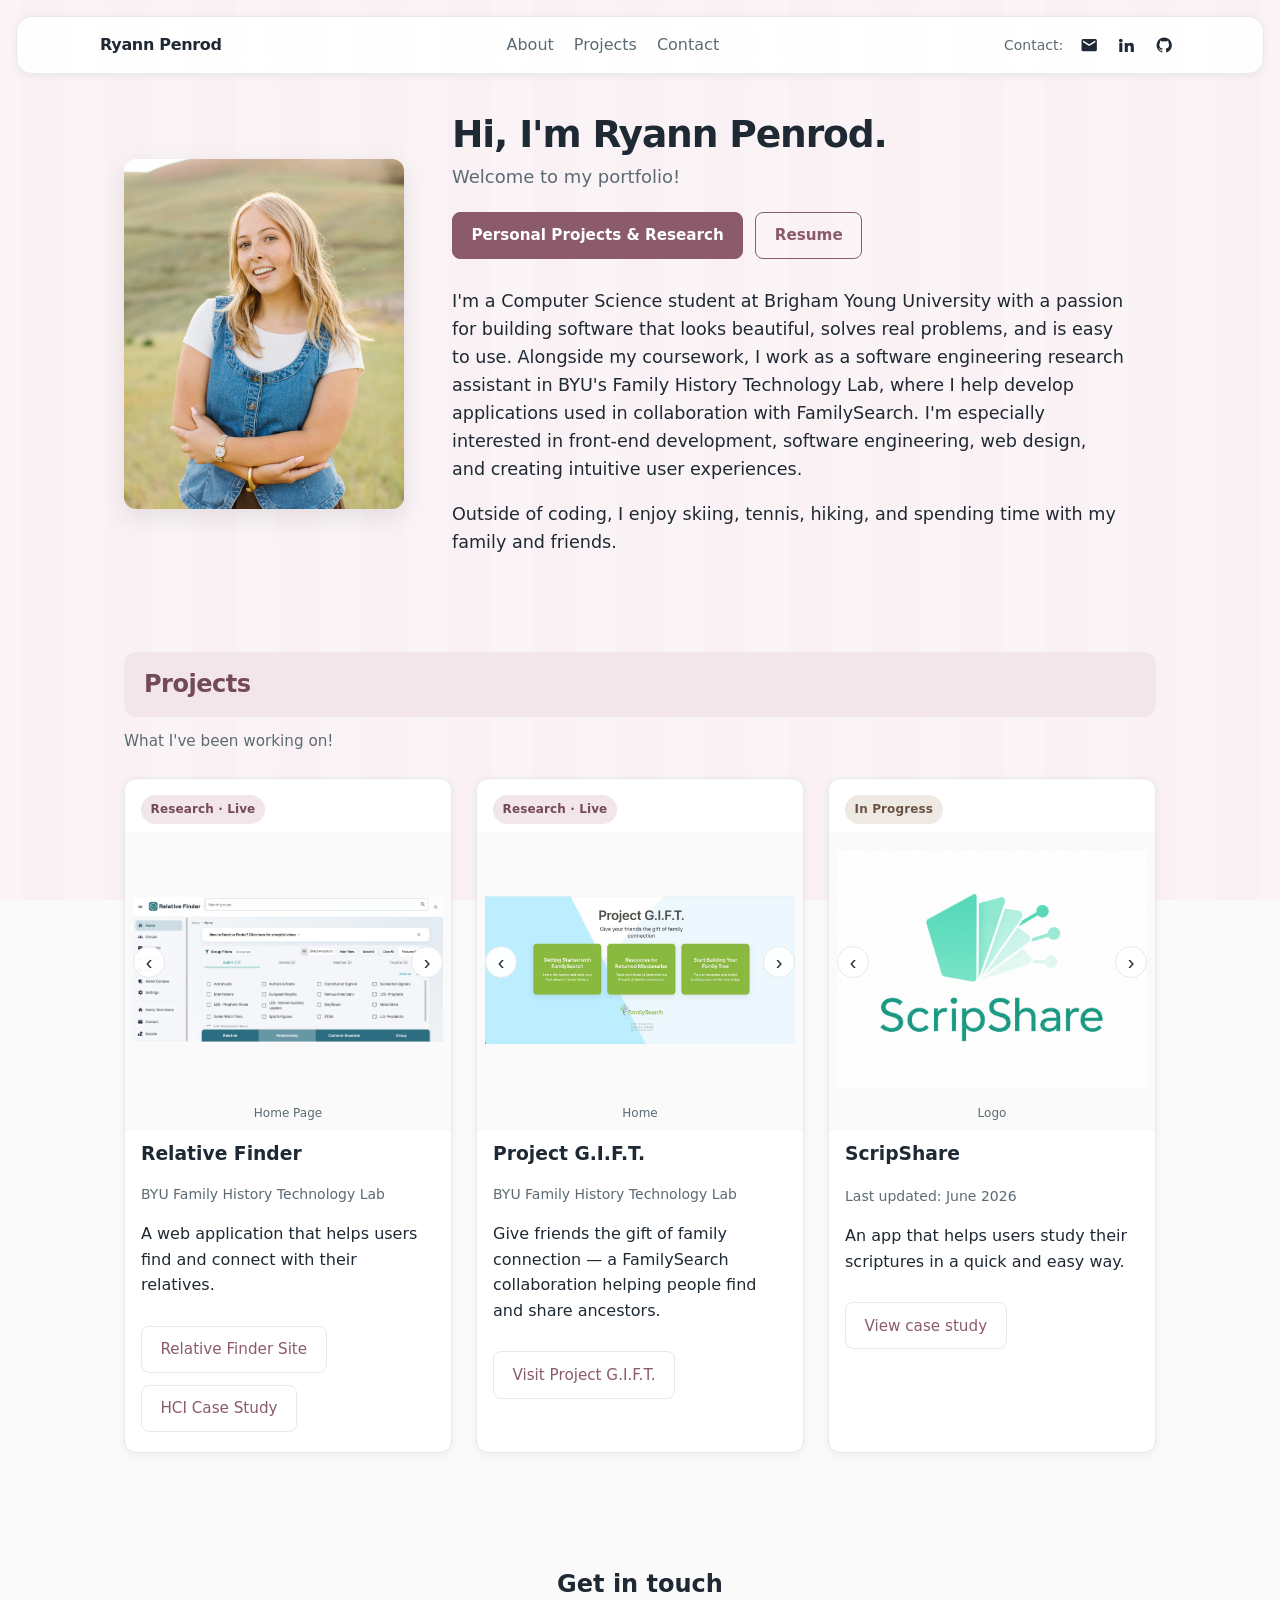
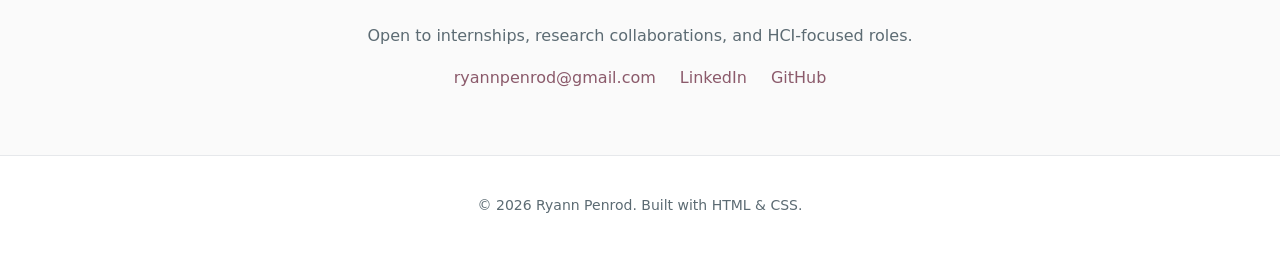
==== commit 43ad1940: "new styling changes" ====
--- a/index.html
+++ b/index.html
@@ -6,7 +6,7 @@
   <meta name="description" content="Ryann Penrod">
   <title>Ryann Penrod</title>
   <link rel="icon" href="assets/images/favicon.png" type="image/png">
-  <link rel="stylesheet" href="css/styles.css?v=14">
+  <link rel="stylesheet" href="css/styles.css?v=16">
 </head>
 <body>
   <a class="skip-link" href="#main">Skip to main content</a>
@@ -50,12 +50,22 @@
     <div class="about-grid">
       <div class="about-image">
         <img
+          class="hero-photo"
           src="assets/images/headshot.jpg"
-          alt="<!-- REPLACE: Photo of Your Name -->"
-          width="200"
-          height="300"
+          alt="Portrait of Ryann Penrod"
+          width="280"
+          height="340"
         >
-        <div class="bio-box">
+      </div>
+
+      <div class="about-content">
+        <h1>Hi, I'm Ryann Penrod.</h1>
+        <p class="hero-subtitle">Welcome to my portfolio!</p>
+        <div class="hero-actions">
+          <a class="btn btn-primary" href="#projects">Personal Projects & Research</a>
+          <a class="btn btn-secondary" href="assets/RESUMERP.pdf" target="_blank" rel="noopener noreferrer">Resume</a>
+        </div>
+        <div class="bio-text">
           <p>
             I'm a Computer Science student at Brigham Young University with a passion for building software that looks beautiful, solves real problems, and is easy to use. Alongside my coursework, I work as a software engineering research assistant in BYU's Family History Technology Lab, where I help develop applications used in collaboration with FamilySearch. I'm especially interested in front-end development, software engineering, web design, and creating intuitive user experiences.
           </p>
@@ -63,19 +73,6 @@
             Outside of coding, I enjoy skiing, tennis, hiking, and spending time with my family and friends.
           </p>
         </div>
-      </div>
-
-      <div class="about-content">
-        <h2>Hi, I'm Ryann Penrod.</h2>
-        <h3> Welcome to my portfolio!</h3>
-        <a class="btn btn-resume" href="assets/images/JRyannPenrodRes.pdf" target="_blank" rel="noopener noreferrer">Resume</a>
-        <a class="btn btn-projects" href="#projects">Personal Projects</a>
-        <ul class="skills-list" aria-label="Skills and focus areas">
-          <li><!-- REPLACE: e.g. User Research --></li>
-          <li><!-- REPLACE: e.g. Prototyping --></li>
-          <li><!-- REPLACE: e.g. JavaScript --></li>
-          <li><!-- REPLACE: e.g. Usability Testing --></li>
-        </ul>
       </div>
     </div>
   </section>
@@ -207,6 +204,7 @@
       </li>
       <li>
         <a href="https://github.com/ryannpx" target="_blank" rel="noopener noreferrer">GitHub</a>
+      </li>
     </ul>
   </section>
   </main>
--- a/css/styles.css
+++ b/css/styles.css
@@ -1,25 +1,7 @@
 /* ==========================================================================
-   HCI Portfolio — styles.css
-   YOU own the visual design. Each section below has TODO hints.
-   Work top to bottom. Ask for feedback after each section.
+   Ryann Penrod — Portfolio styles
+   Soft off-white base + rose accent for an HCI-forward look
    ========================================================================== */
-
-/* === STEP 1: GLOBAL — your turn ===
-   Hints:
-   - Define CSS variables in :root for colors, fonts, spacing
-   - @import or <link> a Google Font in index.html <head>
-   - Use box-sizing: border-box on everything
-   Suggested starter variables:
-     --color-bg: #fafafa;
-     --color-text: #1a1a1a;
-     --color-muted: #666;
-     --color-accent: #8b9dc3;
-     --font-body: system-ui, sans-serif;
-     --space-sm: 0.5rem;
-     --space-md: 1rem;
-     --space-lg: 2rem;
-     --max-width: 960px;
-*/
 
 *,
 *::before,
@@ -29,8 +11,19 @@
 
 :root {
   --font-body: system-ui, -apple-system, BlinkMacSystemFont, "Segoe UI", sans-serif;
-  --color-text: #1a1a1a;
-  --color-muted: #555;
+  --color-bg: #fafafa;
+  --color-surface: #ffffff;
+  --color-text: #1f2933;
+  --color-muted: #5c6b73;
+  --color-border: #e6e8eb;
+  --color-accent: #8b5a6b;
+  --color-accent-hover: #734a58;
+  --color-accent-soft: #f3e6ea;
+  --color-accent-softer: #faf2f4;
+  --max-width: 1080px;
+  --radius: 12px;
+  --shadow-sm: 0 2px 8px rgba(31, 41, 51, 0.06);
+  --shadow-md: 0 8px 24px rgba(31, 41, 51, 0.1);
 }
 
 html {
@@ -42,7 +35,23 @@
   font-family: var(--font-body);
   line-height: 1.6;
   color: var(--color-text);
-  background-color: #ffffed;
+  background-color: var(--color-bg);
+  position: relative;
+}
+
+/* Soft pink stripe wash — low opacity so it stays professional */
+body::before {
+  content: "";
+  position: fixed;
+  inset: 0;
+  z-index: -1;
+  pointer-events: none;
+  background-image: url("../assets/images/pinkstr.jpg");
+  background-size: cover;
+  background-position: center;
+  background-repeat: no-repeat;
+  opacity: 0.12;
+  mix-blend-mode: multiply;
 }
 
 #main {
@@ -64,29 +73,23 @@
   padding-left: 1.25rem;
 }
 
-/* Skip link — keep visible on focus for accessibility */
+/* Skip link */
 .skip-link {
   position: absolute;
   left: -9999px;
   top: 0;
   padding: 0.5rem 1rem;
-  background: #000;
+  background: var(--color-text);
   color: #fff;
-  z-index: 100;
+  z-index: 200;
 }
 
 .skip-link:focus {
-  left: 0;
-}
-
-/* === STEP 2: NAV — your turn ===
-   Hints:
-   - .site-header: sticky top, light background, subtle shadow optional
-   - .site-nav: display flex; justify-content space-between; align-items center
-   - .nav-links: flex list, remove bullets (list-style none), gap between items
-   - .nav-contact: flex row for email/LinkedIn/GitHub links
-   - Style link hover states
-*/
+  left: 1rem;
+  top: 1rem;
+}
+
+/* === NAV === */
 
 .site-header {
   position: fixed;
@@ -95,9 +98,11 @@
   right: 1rem;
   margin: 0;
   padding: 0.75rem 1.5rem;
-  background-color: #fdfdfc;
+  background-color: rgba(255, 255, 255, 0.92);
+  backdrop-filter: blur(10px);
+  border: 1px solid var(--color-border);
   border-radius: 16px;
-  box-shadow: 0 2px 12px rgba(0, 0, 0, 0.08);
+  box-shadow: var(--shadow-sm);
   z-index: 100;
   animation: fadeIn 0.55s ease both;
 }
@@ -108,11 +113,14 @@
   align-items: center;
   flex-wrap: wrap;
   gap: 1rem;
+  max-width: var(--max-width);
+  margin-inline: auto;
 }
 
 .nav-logo {
   text-decoration: none;
   font-weight: 700;
+  letter-spacing: -0.02em;
 }
 
 .nav-links {
@@ -120,20 +128,32 @@
   margin: 0;
   padding: 0;
   display: flex;
-  gap: 1rem;
+  gap: 1.25rem;
 }
 
 .nav-links a {
   text-decoration: none;
+  color: var(--color-muted);
+  font-weight: 500;
+  transition: color 0.2s ease;
+}
+
+.nav-links a:hover {
+  color: var(--color-accent);
 }
 
 .nav-contact {
   display: flex;
   align-items: center;
-  gap: 0.5rem;
-}
-
-/* Icon links: swap the size/color values to restyle */
+  gap: 0.35rem;
+}
+
+.nav-contact-label {
+  font-size: 0.875rem;
+  color: var(--color-muted);
+  margin-right: 0.25rem;
+}
+
 .icon-link {
   display: inline-flex;
   align-items: center;
@@ -142,7 +162,7 @@
   width: 2rem;
   height: 2rem;
   border-radius: 50%;
-  color: #1a1a1a;
+  color: var(--color-text);
   transition: background-color 0.2s ease, color 0.2s ease;
 }
 
@@ -154,185 +174,192 @@
 }
 
 .icon-link:hover {
-  background-color: #f7d7e3;
-  color: #000;
-}
-
-.nav-contact-label {
-  /* TODO: optional — hide on small screens */
-}
-
-/* === STEP 3: HERO — your turn ===
-   Hints (inspired by centered circular-photo layout):
-   - .hero: text-align center, generous padding
-   - .hero-photo: width/height equal, border-radius 50%, object-fit cover, margin auto
-   - .hero-title: slightly smaller than h1, muted color
-   - .hero-tagline: smaller still, max-width for readability
-   Optional: uncomment banner in index.html and style .hero-banner img { width 100%; height auto; }
-*/
-
-
-
-
-
-/* === STEP 4: ABOUT — your turn ===
-   Hints (inspired by two-column intro with bio box):
-   - .about-grid: display grid; grid-template-columns 1fr 1fr; gap
-   - .bio-box: background #f0f0f0 or var, border-radius, padding
-   - .btn-resume: border, padding, inline-block, hover state
-   - .skills-list: flex wrap or inline list with pill-style tags
-   - Stack to one column on mobile (see Step 7)
-*/
+  background-color: var(--color-accent-soft);
+  color: var(--color-accent);
+}
+
+/* === HERO / ABOUT === */
 
 .about {
-  padding: 0;
-  max-width: none;
-  margin: 0;
+  padding: 7rem 1.5rem 4rem;
+  max-width: var(--max-width);
+  margin: 0 auto;
 }
 
 .about-grid {
   display: grid;
-  grid-template-columns: 1fr 1fr;
-  gap: 0;
-  align-items: stretch;
-  min-height: 100vh;
+  grid-template-columns: minmax(200px, 280px) 1fr;
+  gap: 2.5rem 3rem;
+  align-items: center;
+  min-height: auto;
 }
 
 .about-image {
-  background-image: url("../assets/images/pinkstr.jpg");
-  background-size: cover;
-  background-position: center;
-  background-repeat: no-repeat;
-  display: flex;
-  flex-direction: column;
+  display: flex;
   justify-content: center;
   align-items: center;
-  min-height: 100%;
-  padding: 5rem 2rem 2rem;
-  gap: 1.5rem;
+  padding: 0;
+  background: none;
   animation: fadeIn 0.6s ease 0.08s both;
 }
 
+.hero-photo,
 .about-image img {
-  max-width: 250px;
   width: 100%;
-  border-radius: 12px;
+  max-width: 280px;
+  aspect-ratio: 4 / 5;
   object-fit: cover;
+  border-radius: var(--radius);
+  box-shadow: var(--shadow-md);
   animation: fadeIn 0.55s ease 0.18s both;
 }
 
-.bio-box {
-  background-color: #fdfdfc;
-  border-radius: 12px;
-  padding: 1rem 1.25rem;
-  max-width: 340px;
-  width: 100%;
-  max-height: none;
-  height: auto;
-  overflow: visible;
-  text-align: center;
-  box-shadow: 0 2px 10px rgba(0, 0, 0, 0.06);
-  animation: fadeIn 0.55s ease 0.28s both;
-}
-
-.bio-box p {
-  margin: 0;
-  font-size: 11px;
-  font-weight: 400;
-  line-height: 1.45;
-  color: #1a1a1a;
-}
-
-.bio-box p + p {
-  margin-top: 0.6rem;
-}
-
 .about-content {
-  padding: 5rem 3rem 2rem;
+  padding: 0;
   display: flex;
   flex-direction: column;
   justify-content: center;
   align-items: flex-start;
-  background-color: #ffffed;
+  background: transparent;
   animation: fadeSlideInSoft 0.65s ease 0.12s both;
 }
+
+.about-content h1 {
+  margin: 0 0 0.35rem;
+  font-size: clamp(1.75rem, 3vw, 2.35rem);
+  letter-spacing: -0.03em;
+  line-height: 1.2;
+}
+
+.hero-subtitle {
+  margin: 0 0 1.25rem;
+  font-size: 1.125rem;
+  color: var(--color-muted);
+  font-weight: 400;
+}
+
+.hero-actions {
+  display: flex;
+  flex-wrap: wrap;
+  gap: 0.75rem;
+  margin-bottom: 1.75rem;
+}
+
+.bio-text {
+  max-width: 42rem;
+}
+
+.bio-text p {
+  margin: 0;
+  font-size: 1.1rem;
+  line-height: 1.6;
+  color: var(--color-text);
+}
+
+.bio-text p + p {
+  margin-top: 1rem;
+}
+
+/* === BUTTONS === */
 
 .btn {
   display: inline-block;
-  padding: 0.5rem 1rem;
-  border: 1px solid #ccc;
-  border-radius: 4px;
+  padding: 0.65rem 1.15rem;
+  border: 1px solid transparent;
+  border-radius: 8px;
   text-decoration: none;
-  margin-top: 1rem;
-  transition: background-color 0.2s ease, color 0.2s ease;
-}
-
-.btn:hover {
-  background-color: #d0d0d0;
-  color: #1a1a1a;
-}
-
-.skills-list {
-  list-style: none;
-  padding: 0;
-  margin: 1rem 0 0;
-  display: flex;
-  flex-wrap: wrap;
-  gap: 0.5rem;
-}
-
-.skills-list li {
-  background: #eee;
-  padding: 0.25rem 0.75rem;
-  border-radius: 999px;
-  font-size: 0.875rem;
-}
-
-/* === STEP 5: PROJECTS — your turn ===
-   Hints:
-   - .section-header: pale blue/accent background bar, full width feel
-   - .projects-grid: display grid; grid-template-columns repeat(auto-fit, minmax(280px, 1fr)); gap
-   - .project-card: border or shadow, border-radius, overflow hidden
-   - .badge: small pill — .badge-research vs .badge-wip different colors
-   - Card hover: transform translateY or box-shadow transition
-*/
+  font-weight: 600;
+  font-size: 0.95rem;
+  margin-top: 0;
+  transition: background-color 0.2s ease, color 0.2s ease, border-color 0.2s ease, box-shadow 0.2s ease;
+}
+
+.btn-primary {
+  background-color: var(--color-accent);
+  color: #fff;
+  border-color: var(--color-accent);
+}
+
+.btn-primary:hover {
+  background-color: var(--color-accent-hover);
+  border-color: var(--color-accent-hover);
+  color: #fff;
+}
+
+.btn-secondary {
+  background-color: transparent;
+  color: var(--color-accent);
+  border-color: var(--color-accent);
+}
+
+.btn-secondary:hover {
+  background-color: var(--color-accent-soft);
+  color: var(--color-accent-hover);
+}
+
+/* Project card buttons — quieter secondary style */
+.project-card .btn {
+  margin-top: 0.75rem;
+  background: transparent;
+  color: var(--color-accent);
+  border-color: var(--color-border);
+  font-weight: 500;
+}
+
+.project-card .btn:hover {
+  background: var(--color-accent-soft);
+  border-color: var(--color-accent);
+  color: var(--color-accent-hover);
+}
+
+/* === PROJECTS === */
 
 .projects {
-  padding: 2rem 1rem;
+  padding: 2rem 1.5rem 4rem;
+  max-width: var(--max-width);
+  margin-inline: auto;
 }
 
 .section-header {
-  background: #e8eef5;
-  padding: 0.75rem 1rem;
-  margin-bottom: 1rem;
-  border-radius: 12px;
+  background: var(--color-accent-soft);
+  padding: 0.85rem 1.25rem;
+  margin-bottom: 0.75rem;
+  border-radius: var(--radius);
 }
 
 .section-header h2 {
   margin: 0;
+  color: var(--color-accent-hover);
+  letter-spacing: -0.02em;
 }
 
 .projects-view-label {
-  font-size: 0.875rem;
-  color: #666;
-  margin: 0 0 1rem;
+  font-size: 0.95rem;
+  color: var(--color-muted);
+  margin: 0 0 1.5rem;
 }
 
 .projects-grid {
   display: grid;
   grid-template-columns: repeat(auto-fit, minmax(280px, 1fr));
   gap: 1.5rem;
-  max-width: 960px;
+  max-width: none;
   margin-inline: auto;
 }
 
 .project-card {
-  border: 1px solid #e0e0e0;
-  border-radius: 8px;
+  border: 1px solid var(--color-border);
+  border-radius: var(--radius);
   overflow: hidden;
-  padding-bottom: 1rem;
-  background: #fff;
-  box-shadow: 0 4px 14px rgba(0, 0, 0, 0.08);
+  padding-bottom: 1.25rem;
+  background: var(--color-surface);
+  box-shadow: var(--shadow-sm);
+  transition: transform 0.25s ease, box-shadow 0.25s ease;
+}
+
+.project-card:hover {
+  transform: translateY(-4px);
+  box-shadow: var(--shadow-md);
 }
 
 .project-card h3,
@@ -342,12 +369,16 @@
   margin-right: 1rem;
 }
 
-/* Carousel — one slide visible at a time, arrows scroll the track.
-   Tweak: --carousel-height for slide size, .carousel-btn for arrow style. */
+.project-card h3 {
+  margin-top: 0.5rem;
+  margin-bottom: 0.25rem;
+}
+
+/* Carousel */
 .carousel {
   position: relative;
   --carousel-height: 260px;
-  background: #fff;
+  background: var(--color-bg);
 }
 
 .carousel-track {
@@ -366,7 +397,7 @@
   scroll-snap-align: center;
   margin: 0;
   padding: 0.5rem;
-  background: #fff;
+  background: var(--color-bg);
 }
 
 .carousel-slide img {
@@ -378,7 +409,7 @@
 .carousel-slide figcaption {
   margin-top: 0.25rem;
   font-size: 0.75rem;
-  color: #666;
+  color: var(--color-muted);
   text-align: center;
 }
 
@@ -388,16 +419,19 @@
   transform: translateY(-50%);
   width: 2rem;
   height: 2rem;
-  border: 1px solid #e0e0e0;
+  border: 1px solid var(--color-border);
   border-radius: 50%;
-  background: rgba(255, 255, 255, 0.9);
+  background: rgba(255, 255, 255, 0.95);
+  color: var(--color-text);
   font-size: 1.25rem;
   line-height: 1;
   cursor: pointer;
 }
 
 .carousel-btn:hover {
-  background: #fff;
+  background: var(--color-accent-soft);
+  border-color: var(--color-accent);
+  color: var(--color-accent);
 }
 
 .carousel-prev {
@@ -412,36 +446,46 @@
   display: inline-block;
   font-size: 0.75rem;
   font-weight: 600;
-  padding: 0.25rem 0.5rem;
+  padding: 0.3rem 0.6rem;
   margin: 1rem 1rem 0.5rem;
-  border-radius: 4px;
+  border-radius: 999px;
+  letter-spacing: 0.01em;
 }
 
 .badge-research {
-  background: #dbeafe;
-  color: #1e40af;
+  background: var(--color-accent-soft);
+  color: var(--color-accent-hover);
 }
 
 .badge-wip {
-  background: #fef3c7;
-  color: #92400e;
+  background: #efe9e4;
+  color: #6b5344;
 }
 
 .project-updated {
   font-size: 0.875rem;
-  color: #666;
-}
-
-/* === STEP 6: CONTACT & FOOTER — your turn ===
-   Hints:
-   - .contact: centered text, padding
-   - .contact-links: list-style none, flex column or row with gap
-   - .site-footer: muted text, centered, border-top optional
-*/
+  color: var(--color-muted);
+}
+
+.project-description {
+  color: var(--color-text);
+}
+
+/* === CONTACT & FOOTER === */
 
 .contact {
-  padding: 2rem 1rem;
+  padding: 3rem 1.5rem;
   text-align: center;
+  max-width: var(--max-width);
+  margin-inline: auto;
+}
+
+.contact h2 {
+  margin-top: 0;
+}
+
+.contact p {
+  color: var(--color-muted);
 }
 
 .contact-links {
@@ -451,30 +495,40 @@
   justify-content: center;
   gap: 1.5rem;
   flex-wrap: wrap;
+}
+
+.contact-links a {
+  color: var(--color-accent);
+  font-weight: 500;
+  text-decoration: none;
+}
+
+.contact-links a:hover {
+  text-decoration: underline;
 }
 
 .site-footer {
   text-align: center;
   padding: 1.5rem 1rem;
   font-size: 0.875rem;
-  color: #666;
-  border-top: 1px solid #eee;
-}
-
-/* === CASE STUDY PAGES (project-research.html, project-personal.html) ===
-   Style after homepage sections are done, or reuse shared classes.
-*/
+  color: var(--color-muted);
+  border-top: 1px solid var(--color-border);
+  background-color: var(--color-surface);
+}
+
+/* === CASE STUDY PAGES === */
 
 .case-study {
   max-width: 720px;
   margin: 0 auto;
-  padding: 2rem 1rem;
+  padding: 6rem 1rem 2rem;
 }
 
 .back-link {
   display: inline-block;
   margin-bottom: 1.5rem;
   text-decoration: none;
+  color: var(--color-accent);
 }
 
 .back-link:hover {
@@ -483,7 +537,7 @@
 
 .case-study-subtitle {
   font-size: 1.125rem;
-  color: #666;
+  color: var(--color-muted);
 }
 
 .screenshot {
@@ -491,19 +545,19 @@
 }
 
 .screenshot img {
-  border: 1px solid #e0e0e0;
+  border: 1px solid var(--color-border);
   border-radius: 4px;
 }
 
 .screenshot figcaption {
   font-size: 0.875rem;
-  color: #666;
+  color: var(--color-muted);
   margin-top: 0.5rem;
 }
 
 .screenshot-note {
   font-size: 0.875rem;
-  color: #666;
+  color: var(--color-muted);
   font-style: italic;
 }
 
@@ -516,7 +570,8 @@
 }
 
 .tech-stack li {
-  background: #eee;
+  background: var(--color-accent-soft);
+  color: var(--color-accent-hover);
   padding: 0.25rem 0.75rem;
   border-radius: 4px;
   font-size: 0.875rem;
@@ -524,31 +579,48 @@
 
 .link-note {
   font-size: 0.875rem;
-  color: #666;
-}
-
-.site-footer {
-  background-color: #fdfdfc;
-}
+  color: var(--color-muted);
+}
+
+/* === RESPONSIVE === */
 
 @media (max-width: 768px) {
+  .about {
+    padding-top: 6.5rem;
+  }
+
   .about-grid {
     grid-template-columns: 1fr;
-  }
-
-  /* TODO: add more mobile tweaks */
-}
-
-/* TODO: focus states for accessibility */
+    gap: 1.75rem;
+    text-align: center;
+  }
+
+  .about-content {
+    align-items: center;
+  }
+
+  .hero-actions {
+    justify-content: center;
+  }
+
+  .bio-text {
+    text-align: left;
+  }
+
+  .nav-contact-label {
+    display: none;
+  }
+}
+
+/* Focus states */
 a:focus-visible,
-.btn:focus-visible {
-  outline: 2px solid #8b9dc3;
+.btn:focus-visible,
+.carousel-btn:focus-visible {
+  outline: 2px solid var(--color-accent);
   outline-offset: 2px;
 }
 
-/* === PAGE LOAD ANIMATIONS ===
-   Soft fade-ins only — short, subtle, professional.
-*/
+/* === PAGE LOAD ANIMATIONS === */
 
 @keyframes fadeIn {
   from {
@@ -574,8 +646,14 @@
   .site-header,
   .about-image,
   .about-image img,
-  .bio-box,
-  .about-content {
+  .hero-photo,
+  .about-content,
+  .project-card {
     animation: none;
-  }
-}
+    transition: none;
+  }
+
+  .project-card:hover {
+    transform: none;
+  }
+}
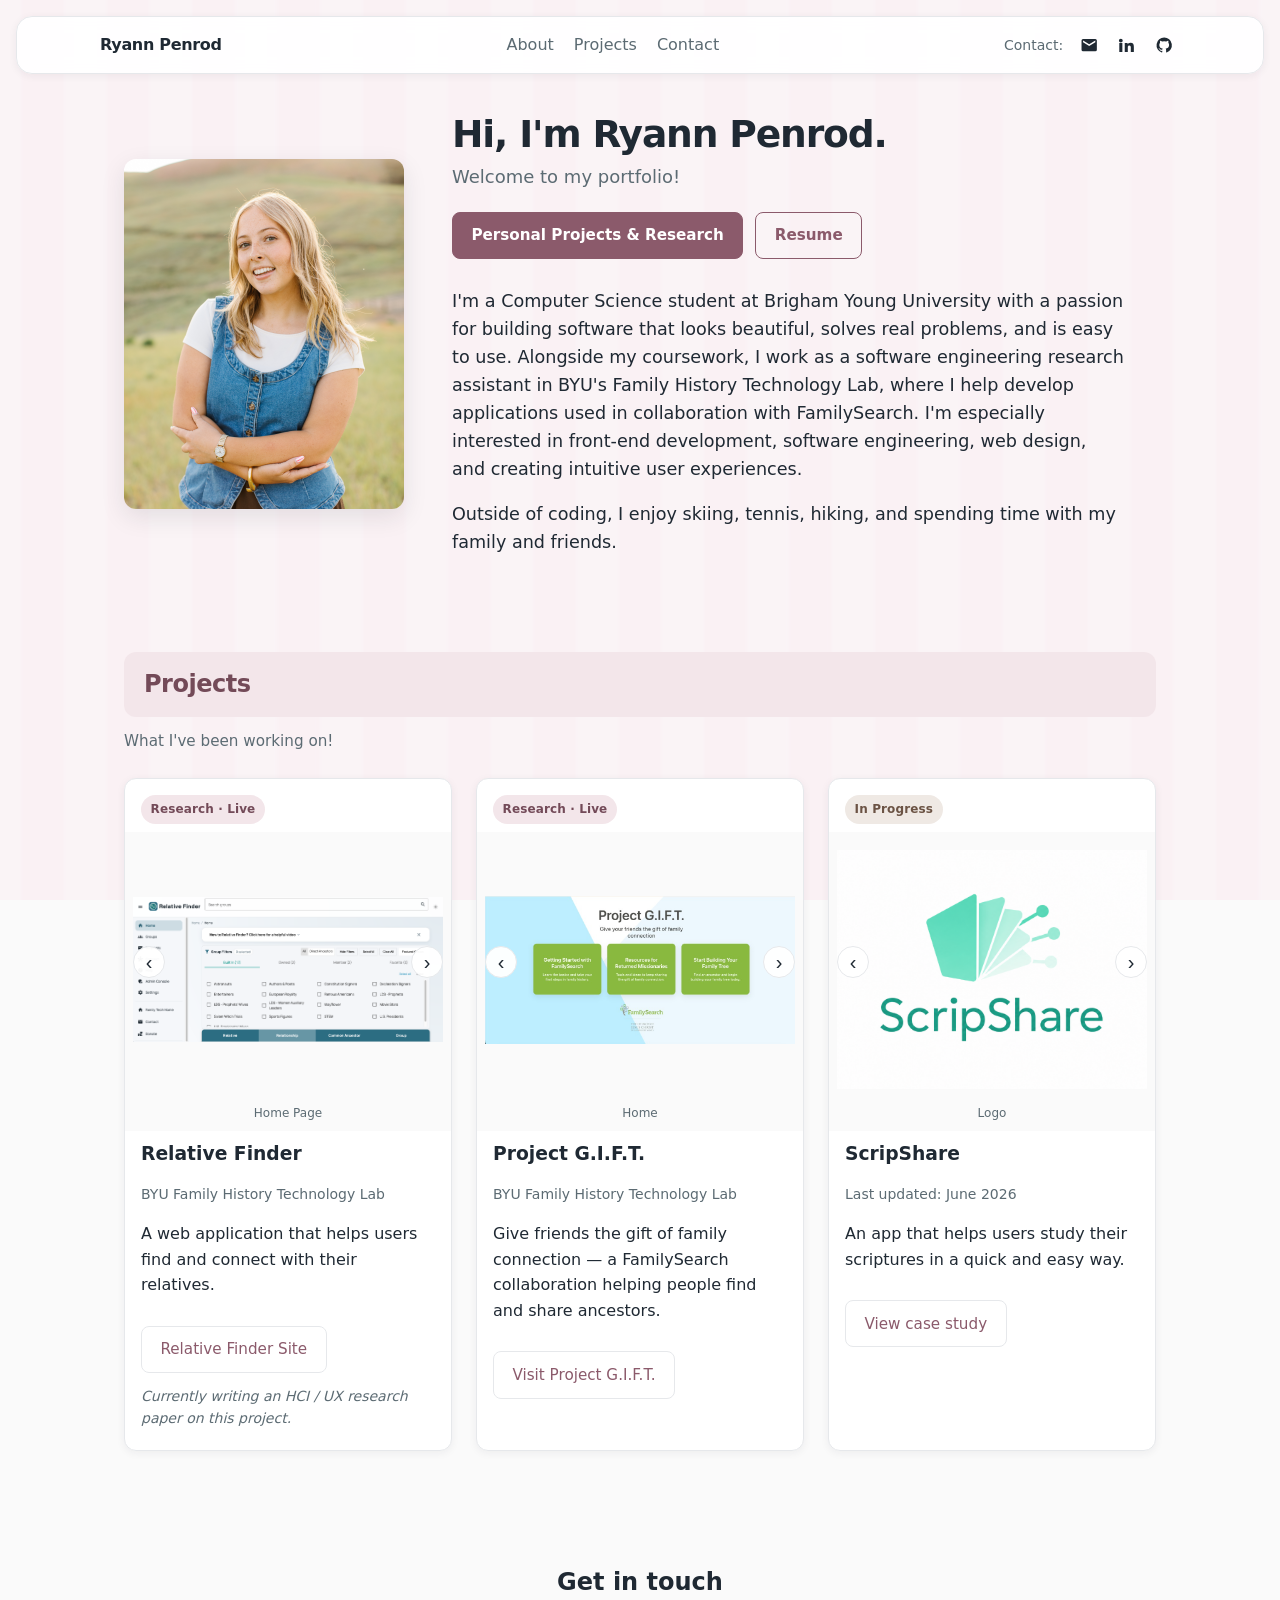
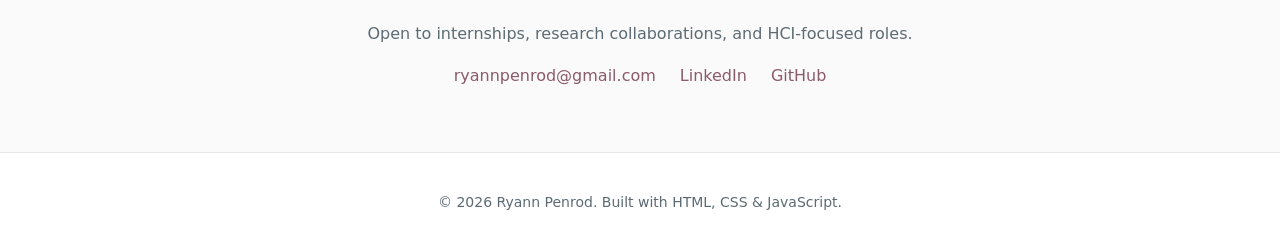
==== commit cef81488: "Clean up portfolio: fix alt text, remove broken link and templates, update README Co-authored-by: Cu" ====
--- a/index.html
+++ b/index.html
@@ -6,7 +6,7 @@
   <meta name="description" content="Ryann Penrod">
   <title>Ryann Penrod</title>
   <link rel="icon" href="assets/images/favicon.png" type="image/png">
-  <link rel="stylesheet" href="css/styles.css?v=16">
+  <link rel="stylesheet" href="css/styles.css?v=17">
 </head>
 <body>
   <a class="skip-link" href="#main">Skip to main content</a>
@@ -89,19 +89,19 @@
         <div class="carousel" data-carousel>
           <div class="carousel-track" data-carousel-track>
             <figure class="carousel-slide">
-              <img src="assets/images/rfHome.png" alt="ScripShare logo and wordmark" loading="lazy">
+              <img src="assets/images/rfHome.png" alt="Relative Finder home page with sidebar navigation, group search, and a panel of group filter checkboxes" loading="lazy">
               <figcaption>Home Page</figcaption>
             </figure>
             <figure class="carousel-slide">
-              <img src="assets/images/relationshipRf.png" alt="ScripShare Discover feed showing a masonry grid of shared items" loading="lazy">
+              <img src="assets/images/relationshipRf.png" alt="Relative Finder results table listing each relative, their relationship, common ancestor, and group" loading="lazy">
               <figcaption>Relationships</figcaption>
             </figure>
             <figure class="carousel-slide">
-              <img src="assets/images/dashRf.png" alt="ScripShare profile screen with saved boards" loading="lazy">
+              <img src="assets/images/dashRf.png" alt="Relative Finder admin console showing total, new, and active user statistics" loading="lazy">
               <figcaption>Admin Dashboard and Users</figcaption>
             </figure>
             <figure class="carousel-slide">
-              <img src="assets/images/twoppl.png" alt="Hand-drawn wireframes of the home feed and profile screens with annotations" loading="lazy">
+              <img src="assets/images/twoppl.png" alt="Relative Finder relationship detail page showing two people and the family tree chart connecting them" loading="lazy">
               <figcaption>View Relationships</figcaption>
             </figure>
             
@@ -115,7 +115,7 @@
         <p class="project-description">A web application that helps users find and connect with their relatives.</p>
 
         <a class="btn" href="https://relativefinder.org/" target="_blank" rel="noopener noreferrer">Relative Finder Site</a>
-        <a class="btn" href="">HCI Case Study</a>
+        <p class="project-note">Currently writing an HCI / UX research paper on this project.</p>
       </article>
 
       <article class="project-card">
@@ -182,9 +182,6 @@
         </div>
 
         <h3>ScripShare</h3>
-        <p>
-          <!-- REPLACE: One-line description of your in-progress HCI study/app. -->
-        </p>
         <p class="project-updated">Last updated: June 2026</p>
         <p class="project-description">An app that helps users study their scriptures in a quick and easy way.</p>
         <a class="btn" href="https://docs.google.com/document/d/1z-ap2WYXsylxdJQvdAJ79K5bQtjYsP0yOPZG4-bYrm4/edit?usp=sharing" target="_blank" rel="noopener noreferrer">View case study</a>
@@ -210,7 +207,7 @@
   </main>
 
   <footer class="site-footer">
-  <p>&copy; 2026 Ryann Penrod. Built with HTML &amp; CSS.</p>
+  <p>&copy; 2026 Ryann Penrod. Built with HTML, CSS &amp; JavaScript.</p>
   </footer>
 
   <script src="js/carousel.js"></script>
--- a/css/styles.css
+++ b/css/styles.css
@@ -471,6 +471,14 @@
   color: var(--color-text);
 }
 
+.project-note {
+  margin-top: 0.75rem;
+  margin-bottom: 0;
+  font-size: 0.875rem;
+  font-style: italic;
+  color: var(--color-muted);
+}
+
 /* === CONTACT & FOOTER === */
 
 .contact {
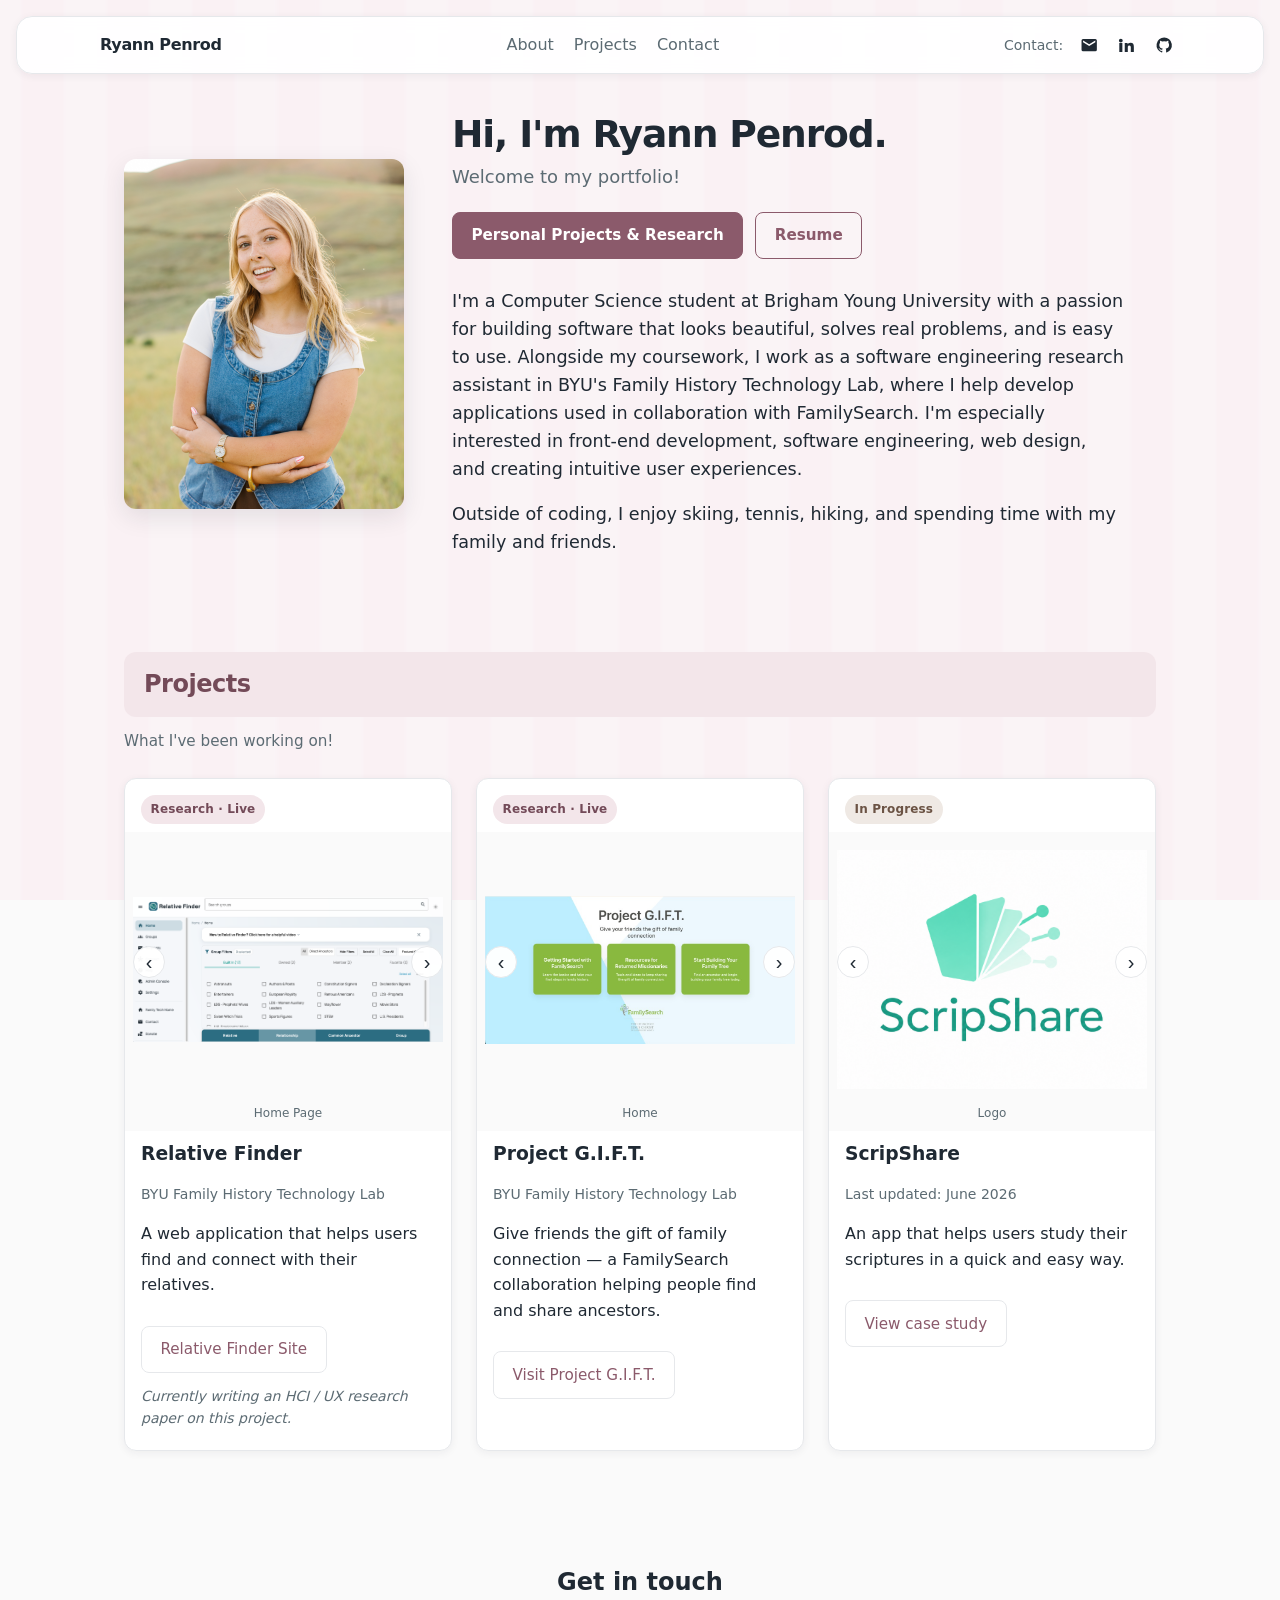
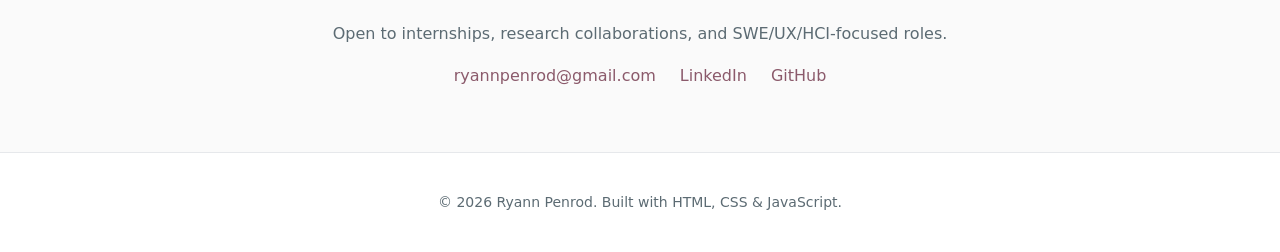
==== commit f3fbb51b: "Update contact section role focus Co-authored-by: Cursor <cursoragent@cursor.com>" ====
--- a/index.html
+++ b/index.html
@@ -191,7 +191,7 @@
 
   <section id="contact" class="contact">
     <h2>Get in touch</h2>
-    <p>Open to internships, research collaborations, and HCI-focused roles.</p>
+    <p>Open to internships, research collaborations, and SWE/UX/HCI-focused roles.</p>
     <ul class="contact-links">
       <li>
         <a href="mailto:ryannpenrod@gmail.com">ryannpenrod@gmail.com</a>
